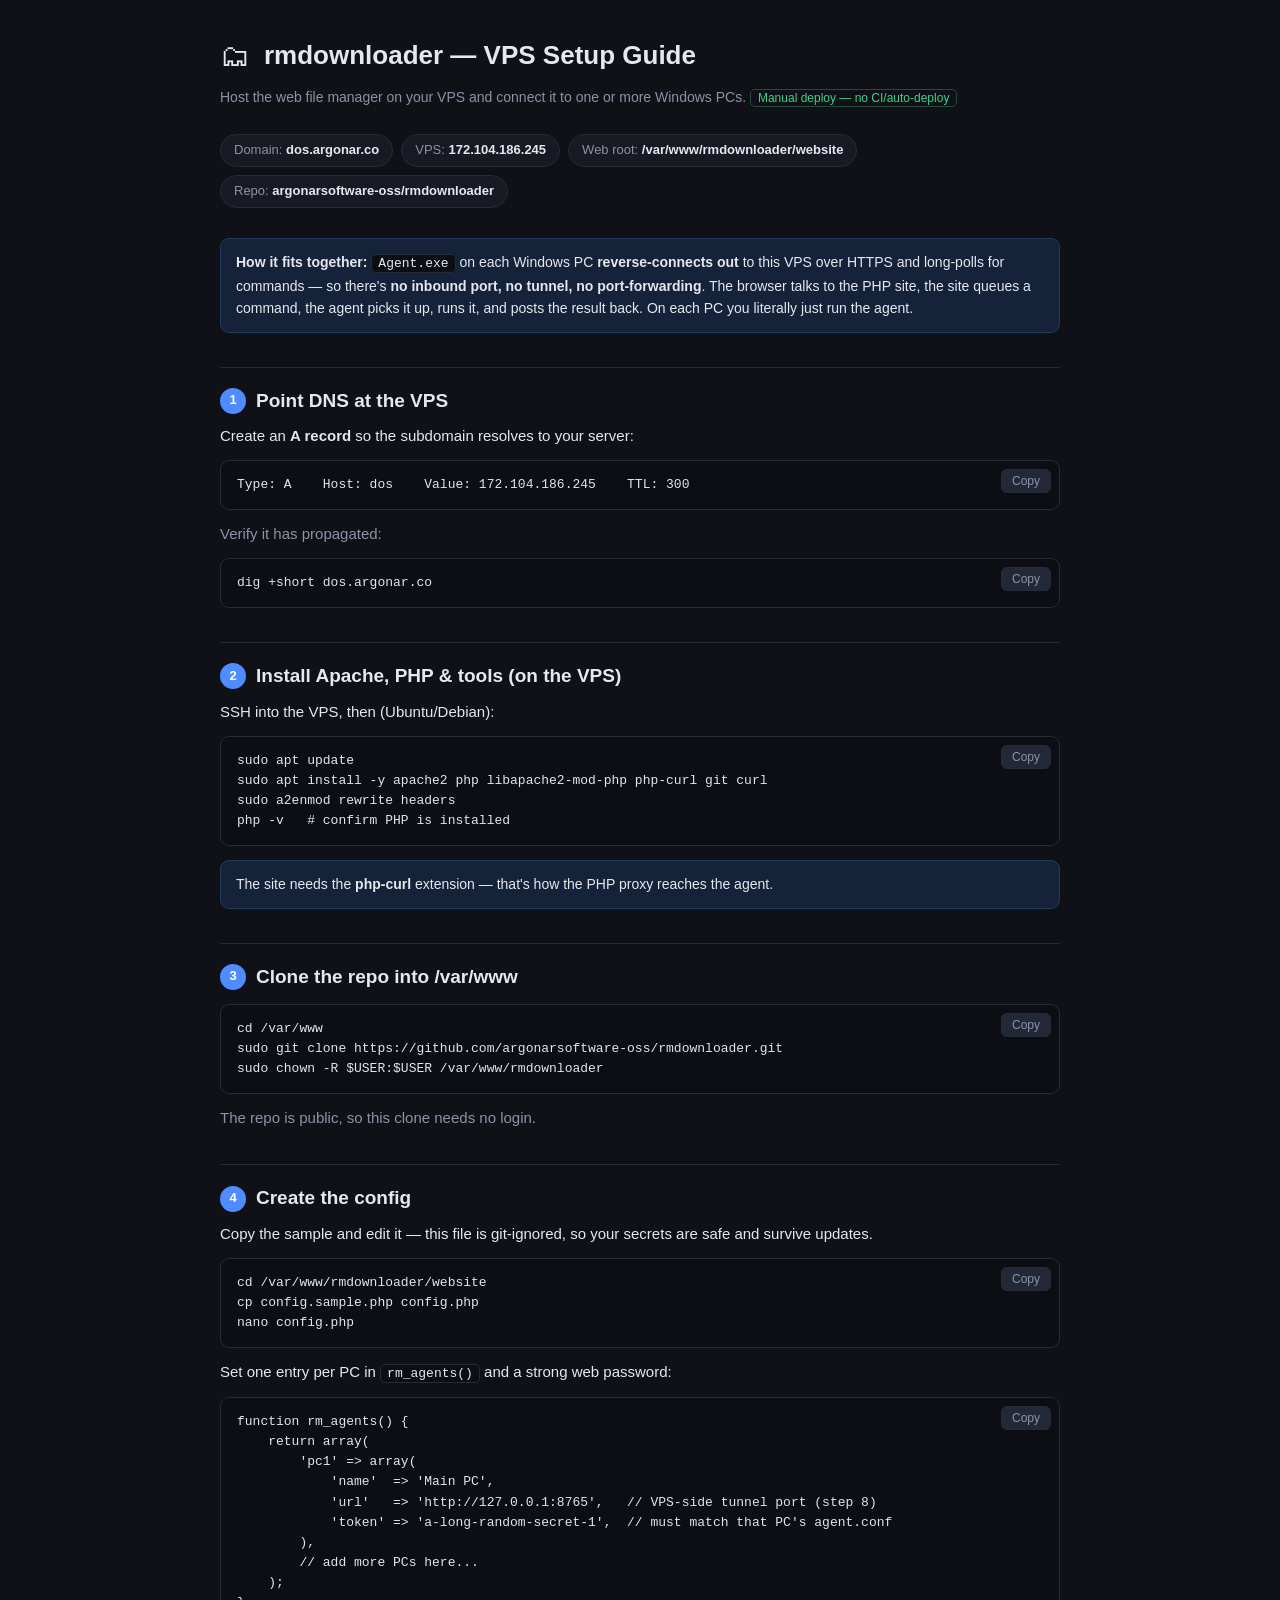
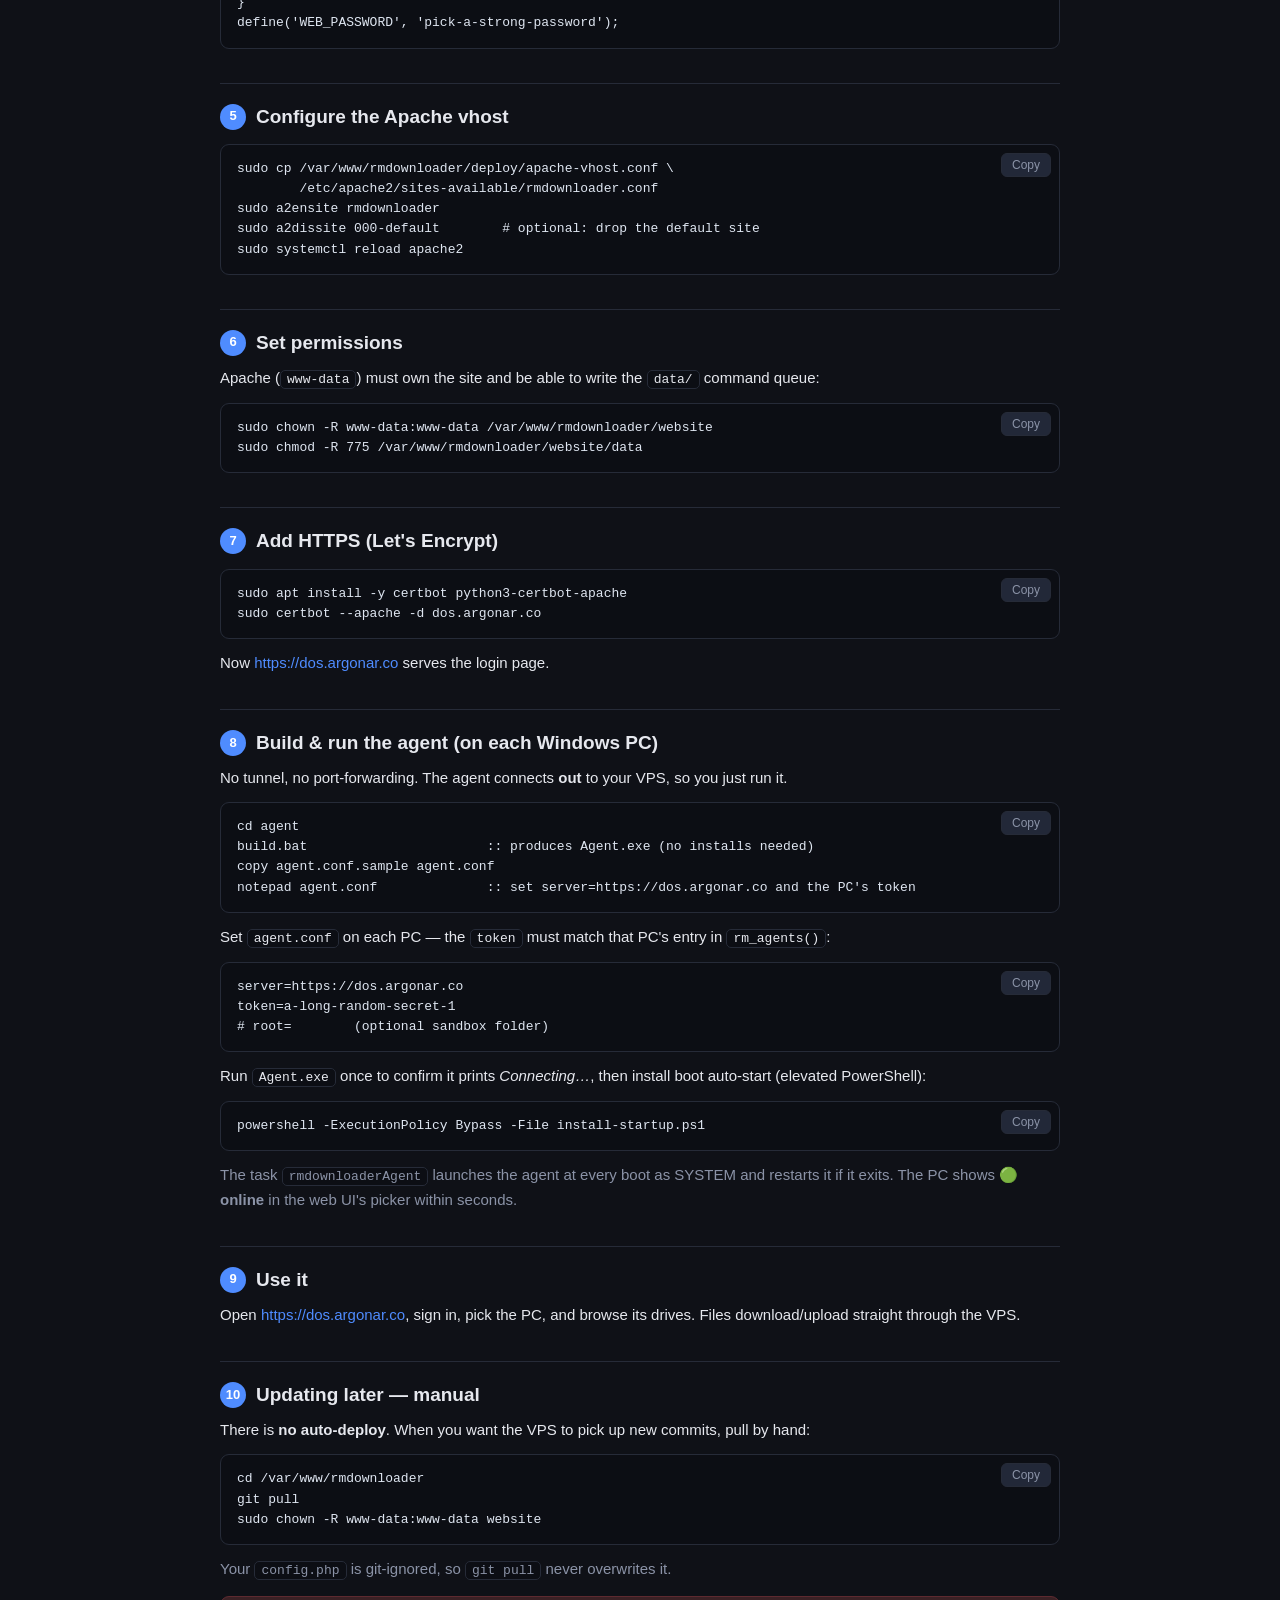
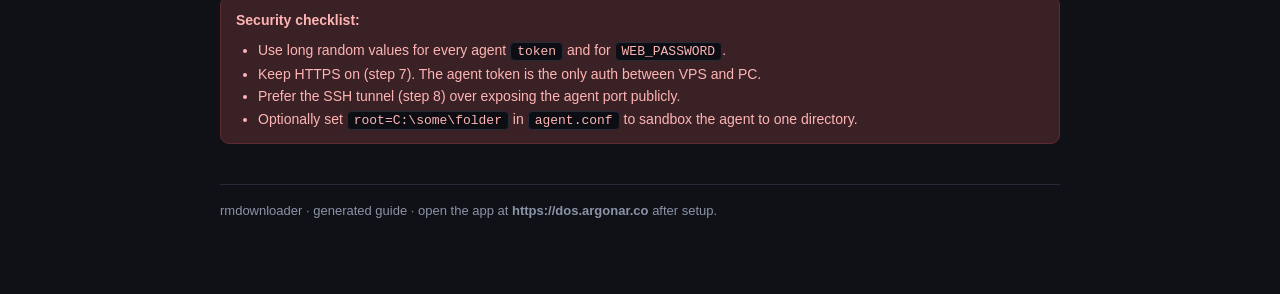
==== vps-setup-guide.html @ f4e38b8e "Reverse-connect agent + file-queue web + API-key access - Agent.exe now reverse-connects: long-polls" ====
<!DOCTYPE html>
<html lang="en">
<head>
<meta charset="utf-8">
<meta name="viewport" content="width=device-width, initial-scale=1">
<title>rmdownloader — VPS Setup Guide</title>
<style>
  :root{--bg:#0f1117;--panel:#171a23;--line:#262b38;--text:#e6e8ee;--muted:#8b93a7;
        --accent:#4f8cff;--green:#3ecf8e;--code:#0c0e14;--warn:#3a2125;--warntx:#ffb4b4}
  *{box-sizing:border-box}
  body{margin:0;background:var(--bg);color:var(--text);
       font:15px/1.6 -apple-system,Segoe UI,Roboto,Arial,sans-serif}
  .wrap{max-width:880px;margin:0 auto;padding:32px 20px 80px}
  header{display:flex;align-items:center;gap:14px;margin-bottom:6px}
  header .logo{font-size:30px}
  h1{font-size:26px;margin:0}
  .sub{color:var(--muted);margin:0 0 26px;font-size:14px}
  .meta{display:flex;flex-wrap:wrap;gap:8px;margin:0 0 30px}
  .pill{background:var(--panel);border:1px solid var(--line);border-radius:20px;
        padding:5px 13px;font-size:13px;color:var(--muted)}
  .pill b{color:var(--text)}
  h2{font-size:19px;margin:34px 0 6px;padding-top:18px;border-top:1px solid var(--line);
     display:flex;align-items:center;gap:10px}
  h2 .n{display:inline-flex;align-items:center;justify-content:center;width:26px;height:26px;
        background:var(--accent);color:#fff;border-radius:50%;font-size:13px;font-weight:700;flex:none}
  p{margin:8px 0}
  .muted{color:var(--muted)}
  a{color:var(--accent);text-decoration:none}
  a:hover{text-decoration:underline}
  ul{margin:8px 0;padding-left:22px}
  code.inline{background:var(--code);border:1px solid var(--line);border-radius:5px;
              padding:1px 6px;font-family:Consolas,Menlo,monospace;font-size:13px}
  .code{position:relative;background:var(--code);border:1px solid var(--line);border-radius:9px;
        margin:12px 0;overflow:hidden}
  .code pre{margin:0;padding:14px 16px;overflow-x:auto;
            font:13px/1.55 Consolas,Menlo,monospace;color:#dfe6f1}
  .code .copy{position:absolute;top:8px;right:8px;background:#222838;border:1px solid var(--line);
              color:var(--muted);border-radius:6px;padding:4px 10px;font-size:12px;cursor:pointer}
  .code .copy:hover{background:#2a3142;color:var(--text)}
  .code .copy.done{color:var(--green);border-color:#264a3a}
  .note,.warn{border-radius:9px;padding:12px 15px;margin:14px 0;font-size:14px}
  .note{background:#15233a;border:1px solid #243b5e}
  .warn{background:var(--warn);border:1px solid #5e2a30;color:var(--warntx)}
  .tag{font-size:12px;color:var(--green);border:1px solid #264a3a;border-radius:5px;padding:1px 7px}
  footer{margin-top:40px;color:var(--muted);font-size:13px;border-top:1px solid var(--line);padding-top:16px}
  kbd{background:#222838;border:1px solid var(--line);border-radius:4px;padding:0 5px;font-size:12px}
</style>
</head>
<body>
<div class="wrap">

  <header>
    <span class="logo">🗂</span>
    <div>
      <h1>rmdownloader — VPS Setup Guide</h1>
    </div>
  </header>
  <p class="sub">Host the web file manager on your VPS and connect it to one or more Windows PCs. <span class="tag">Manual deploy — no CI/auto-deploy</span></p>

  <div class="meta">
    <span class="pill">Domain: <b>dos.argonar.co</b></span>
    <span class="pill">VPS: <b>172.104.186.245</b></span>
    <span class="pill">Web root: <b>/var/www/rmdownloader/website</b></span>
    <span class="pill">Repo: <b>argonarsoftware-oss/rmdownloader</b></span>
  </div>

  <div class="note">
    <b>How it fits together:</b> <code class="inline">Agent.exe</code> on each Windows PC
    <b>reverse-connects out</b> to this VPS over HTTPS and long-polls for commands — so there's
    <b>no inbound port, no tunnel, no port-forwarding</b>. The browser talks to the PHP site, the
    site queues a command, the agent picks it up, runs it, and posts the result back.
    On each PC you literally just run the agent.
  </div>

  <h2><span class="n">1</span> Point DNS at the VPS</h2>
  <p>Create an <b>A record</b> so the subdomain resolves to your server:</p>
  <div class="code"><button class="copy">Copy</button><pre>Type: A    Host: dos    Value: 172.104.186.245    TTL: 300</pre></div>
  <p class="muted">Verify it has propagated:</p>
  <div class="code"><button class="copy">Copy</button><pre>dig +short dos.argonar.co</pre></div>

  <h2><span class="n">2</span> Install Apache, PHP &amp; tools (on the VPS)</h2>
  <p>SSH into the VPS, then (Ubuntu/Debian):</p>
  <div class="code"><button class="copy">Copy</button><pre>sudo apt update
sudo apt install -y apache2 php libapache2-mod-php php-curl git curl
sudo a2enmod rewrite headers
php -v   # confirm PHP is installed</pre></div>
  <div class="note">The site needs the <b>php-curl</b> extension — that's how the PHP proxy reaches the agent.</div>

  <h2><span class="n">3</span> Clone the repo into /var/www</h2>
  <div class="code"><button class="copy">Copy</button><pre>cd /var/www
sudo git clone https://github.com/argonarsoftware-oss/rmdownloader.git
sudo chown -R $USER:$USER /var/www/rmdownloader</pre></div>
  <p class="muted">The repo is public, so this clone needs no login.</p>

  <h2><span class="n">4</span> Create the config</h2>
  <p>Copy the sample and edit it — this file is git-ignored, so your secrets are safe and survive updates.</p>
  <div class="code"><button class="copy">Copy</button><pre>cd /var/www/rmdownloader/website
cp config.sample.php config.php
nano config.php</pre></div>
  <p>Set one entry per PC in <code class="inline">rm_agents()</code> and a strong web password:</p>
  <div class="code"><button class="copy">Copy</button><pre>function rm_agents() {
    return array(
        'pc1' => array(
            'name'  => 'Main PC',
            'url'   => 'http://127.0.0.1:8765',   // VPS-side tunnel port (step 8)
            'token' => 'a-long-random-secret-1',  // must match that PC's agent.conf
        ),
        // add more PCs here...
    );
}
define('WEB_PASSWORD', 'pick-a-strong-password');</pre></div>

  <h2><span class="n">5</span> Configure the Apache vhost</h2>
  <div class="code"><button class="copy">Copy</button><pre>sudo cp /var/www/rmdownloader/deploy/apache-vhost.conf \
        /etc/apache2/sites-available/rmdownloader.conf
sudo a2ensite rmdownloader
sudo a2dissite 000-default        # optional: drop the default site
sudo systemctl reload apache2</pre></div>

  <h2><span class="n">6</span> Set permissions</h2>
  <p>Apache (<code class="inline">www-data</code>) must own the site and be able to write the
     <code class="inline">data/</code> command queue:</p>
  <div class="code"><button class="copy">Copy</button><pre>sudo chown -R www-data:www-data /var/www/rmdownloader/website
sudo chmod -R 775 /var/www/rmdownloader/website/data</pre></div>

  <h2><span class="n">7</span> Add HTTPS (Let's Encrypt)</h2>
  <div class="code"><button class="copy">Copy</button><pre>sudo apt install -y certbot python3-certbot-apache
sudo certbot --apache -d dos.argonar.co</pre></div>
  <p>Now <a href="https://dos.argonar.co" target="_blank">https://dos.argonar.co</a> serves the login page.</p>

  <h2><span class="n">8</span> Build &amp; run the agent (on each Windows PC)</h2>
  <p>No tunnel, no port-forwarding. The agent connects <b>out</b> to your VPS, so you just run it.</p>
  <div class="code"><button class="copy">Copy</button><pre>cd agent
build.bat                       :: produces Agent.exe (no installs needed)
copy agent.conf.sample agent.conf
notepad agent.conf              :: set server=https://dos.argonar.co and the PC's token</pre></div>
  <p>Set <code class="inline">agent.conf</code> on each PC — the <code class="inline">token</code> must
     match that PC's entry in <code class="inline">rm_agents()</code>:</p>
  <div class="code"><button class="copy">Copy</button><pre>server=https://dos.argonar.co
token=a-long-random-secret-1
# root=        (optional sandbox folder)</pre></div>
  <p>Run <code class="inline">Agent.exe</code> once to confirm it prints <i>Connecting…</i>, then
     install boot auto-start (elevated PowerShell):</p>
  <div class="code"><button class="copy">Copy</button><pre>powershell -ExecutionPolicy Bypass -File install-startup.ps1</pre></div>
  <p class="muted">The task <code class="inline">rmdownloaderAgent</code> launches the agent at every boot as SYSTEM and restarts it if it exits. The PC shows <b>🟢 online</b> in the web UI's picker within seconds.</p>

  <h2><span class="n">9</span> Use it</h2>
  <p>Open <a href="https://dos.argonar.co" target="_blank">https://dos.argonar.co</a>, sign in, pick the PC,
     and browse its drives. Files download/upload straight through the VPS.</p>

  <h2><span class="n">10</span> Updating later — manual</h2>
  <p>There is <b>no auto-deploy</b>. When you want the VPS to pick up new commits, pull by hand:</p>
  <div class="code"><button class="copy">Copy</button><pre>cd /var/www/rmdownloader
git pull
sudo chown -R www-data:www-data website</pre></div>
  <p class="muted">Your <code class="inline">config.php</code> is git-ignored, so <code class="inline">git pull</code> never overwrites it.</p>

  <div class="warn">
    <b>Security checklist:</b>
    <ul style="margin-bottom:0">
      <li>Use long random values for every agent <code class="inline">token</code> and for <code class="inline">WEB_PASSWORD</code>.</li>
      <li>Keep HTTPS on (step 7). The agent token is the only auth between VPS and PC.</li>
      <li>Prefer the SSH tunnel (step 8) over exposing the agent port publicly.</li>
      <li>Optionally set <code class="inline">root=C:\some\folder</code> in <code class="inline">agent.conf</code> to sandbox the agent to one directory.</li>
    </ul>
  </div>

  <footer>
    rmdownloader · generated guide · open the app at <b>https://dos.argonar.co</b> after setup.
  </footer>

</div>

<script>
  document.querySelectorAll('.code .copy').forEach(function(btn){
    btn.addEventListener('click', function(){
      var code = btn.parentElement.querySelector('pre').innerText;
      navigator.clipboard.writeText(code).then(function(){
        btn.textContent = 'Copied'; btn.classList.add('done');
        setTimeout(function(){ btn.textContent='Copy'; btn.classList.remove('done'); }, 1400);
      });
    });
  });
</script>
</body>
</html>
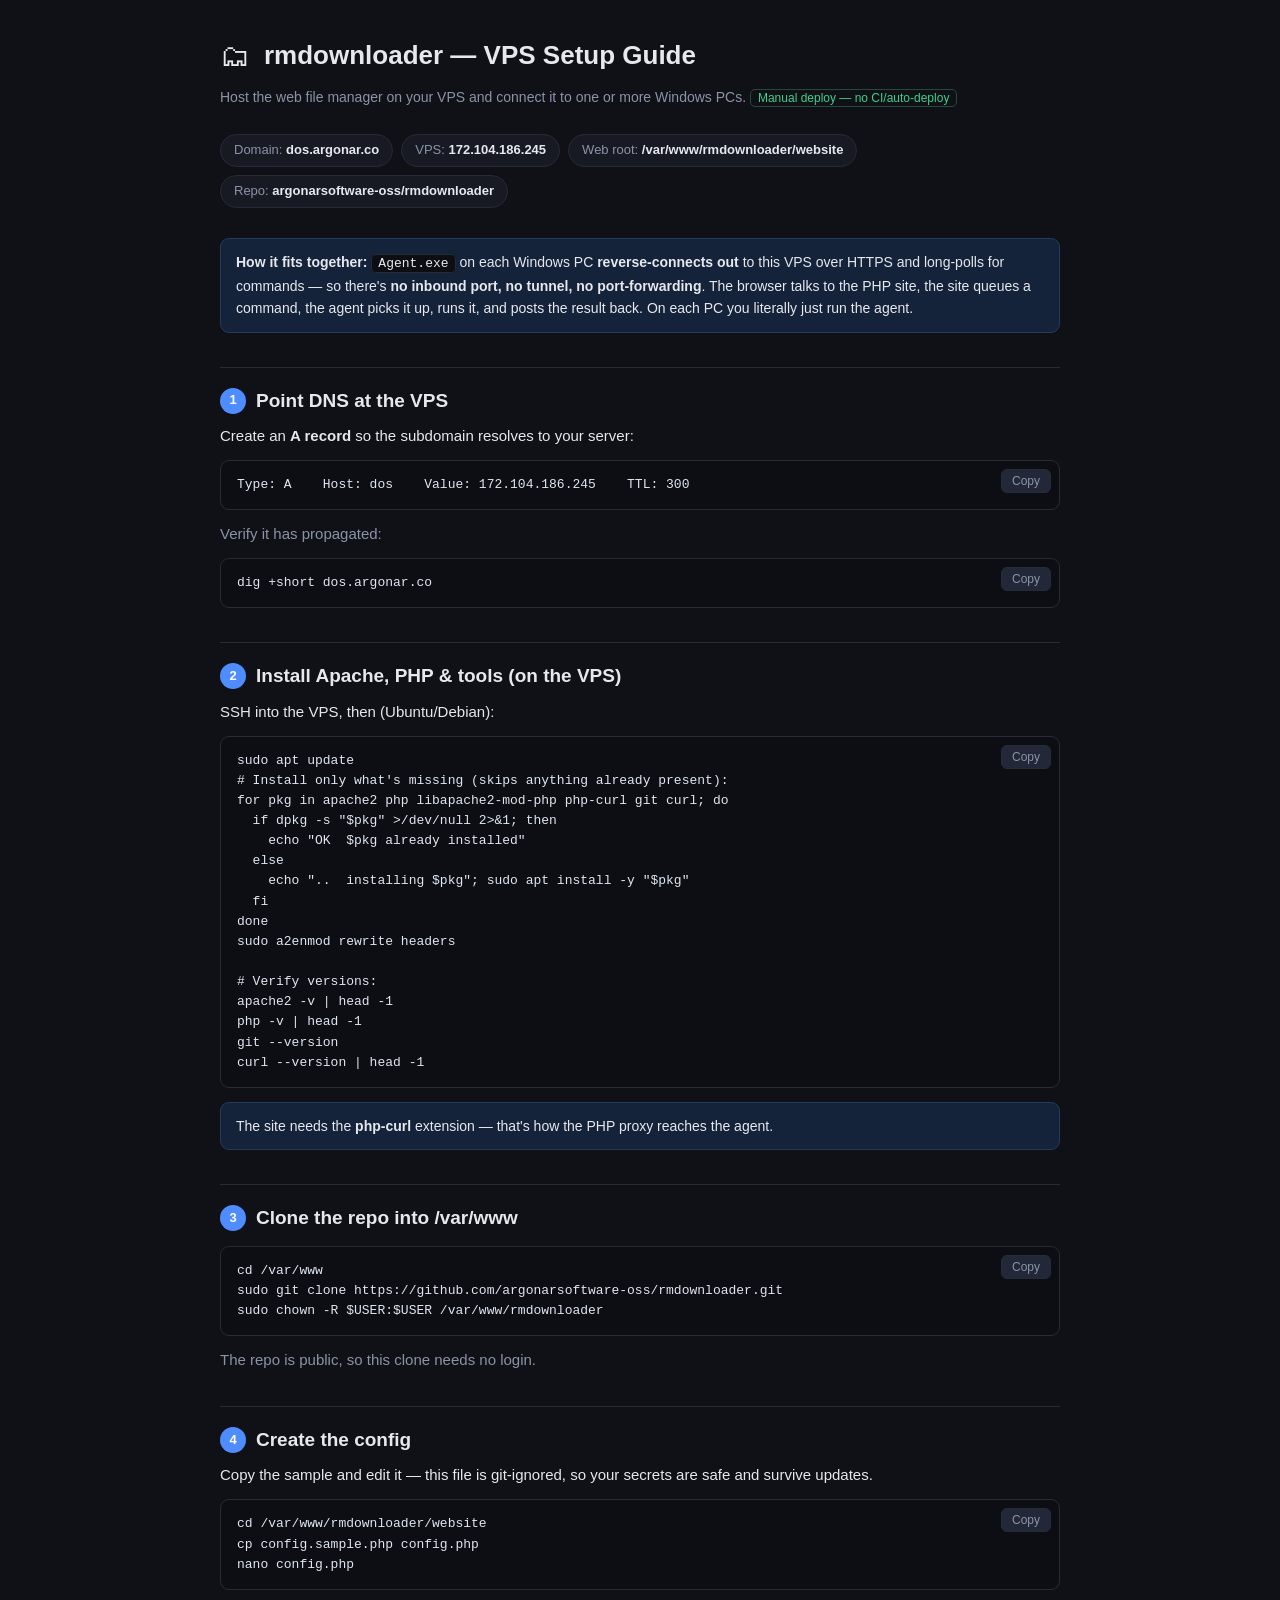
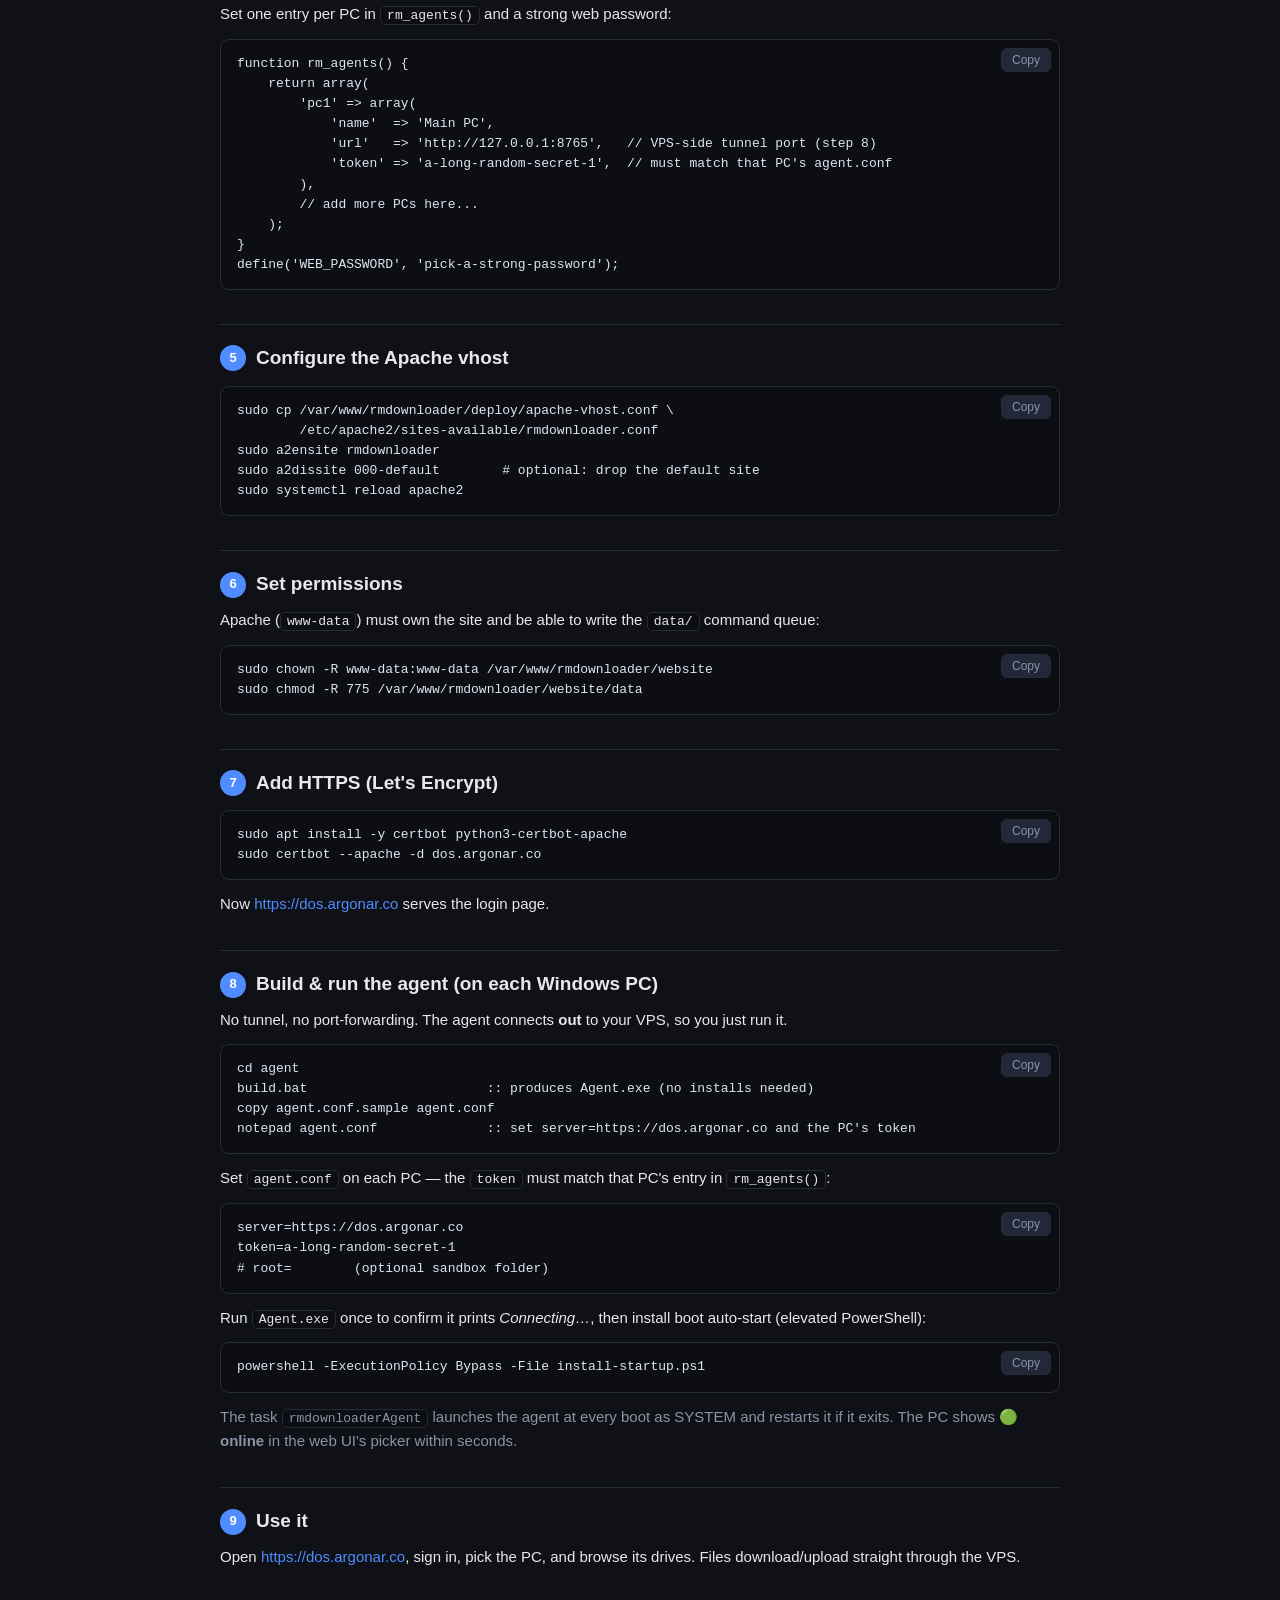
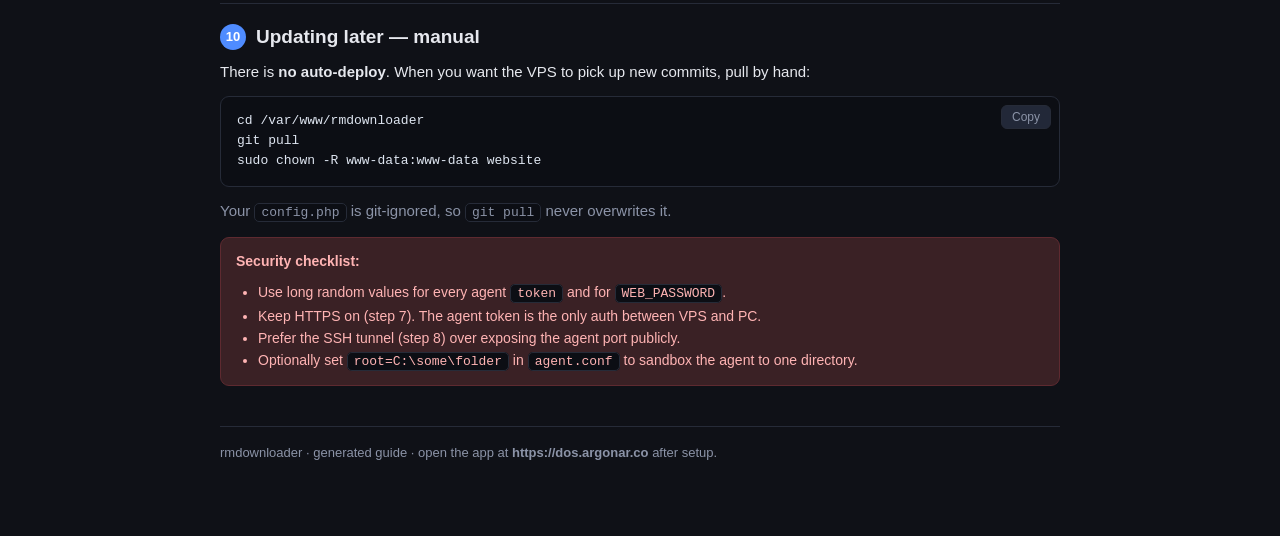
==== commit a1015cdb: "Guide: make VPS package install idempotent Step 2 now checks each package with `dpkg -s` and install" ====
--- a/vps-setup-guide.html
+++ b/vps-setup-guide.html
@@ -81,9 +81,21 @@
   <h2><span class="n">2</span> Install Apache, PHP &amp; tools (on the VPS)</h2>
   <p>SSH into the VPS, then (Ubuntu/Debian):</p>
   <div class="code"><button class="copy">Copy</button><pre>sudo apt update
-sudo apt install -y apache2 php libapache2-mod-php php-curl git curl
+# Install only what's missing (skips anything already present):
+for pkg in apache2 php libapache2-mod-php php-curl git curl; do
+  if dpkg -s "$pkg" &gt;/dev/null 2&gt;&amp;1; then
+    echo "OK  $pkg already installed"
+  else
+    echo "..  installing $pkg"; sudo apt install -y "$pkg"
+  fi
+done
 sudo a2enmod rewrite headers
-php -v   # confirm PHP is installed</pre></div>
+
+# Verify versions:
+apache2 -v | head -1
+php -v | head -1
+git --version
+curl --version | head -1</pre></div>
   <div class="note">The site needs the <b>php-curl</b> extension — that's how the PHP proxy reaches the agent.</div>
 
   <h2><span class="n">3</span> Clone the repo into /var/www</h2>
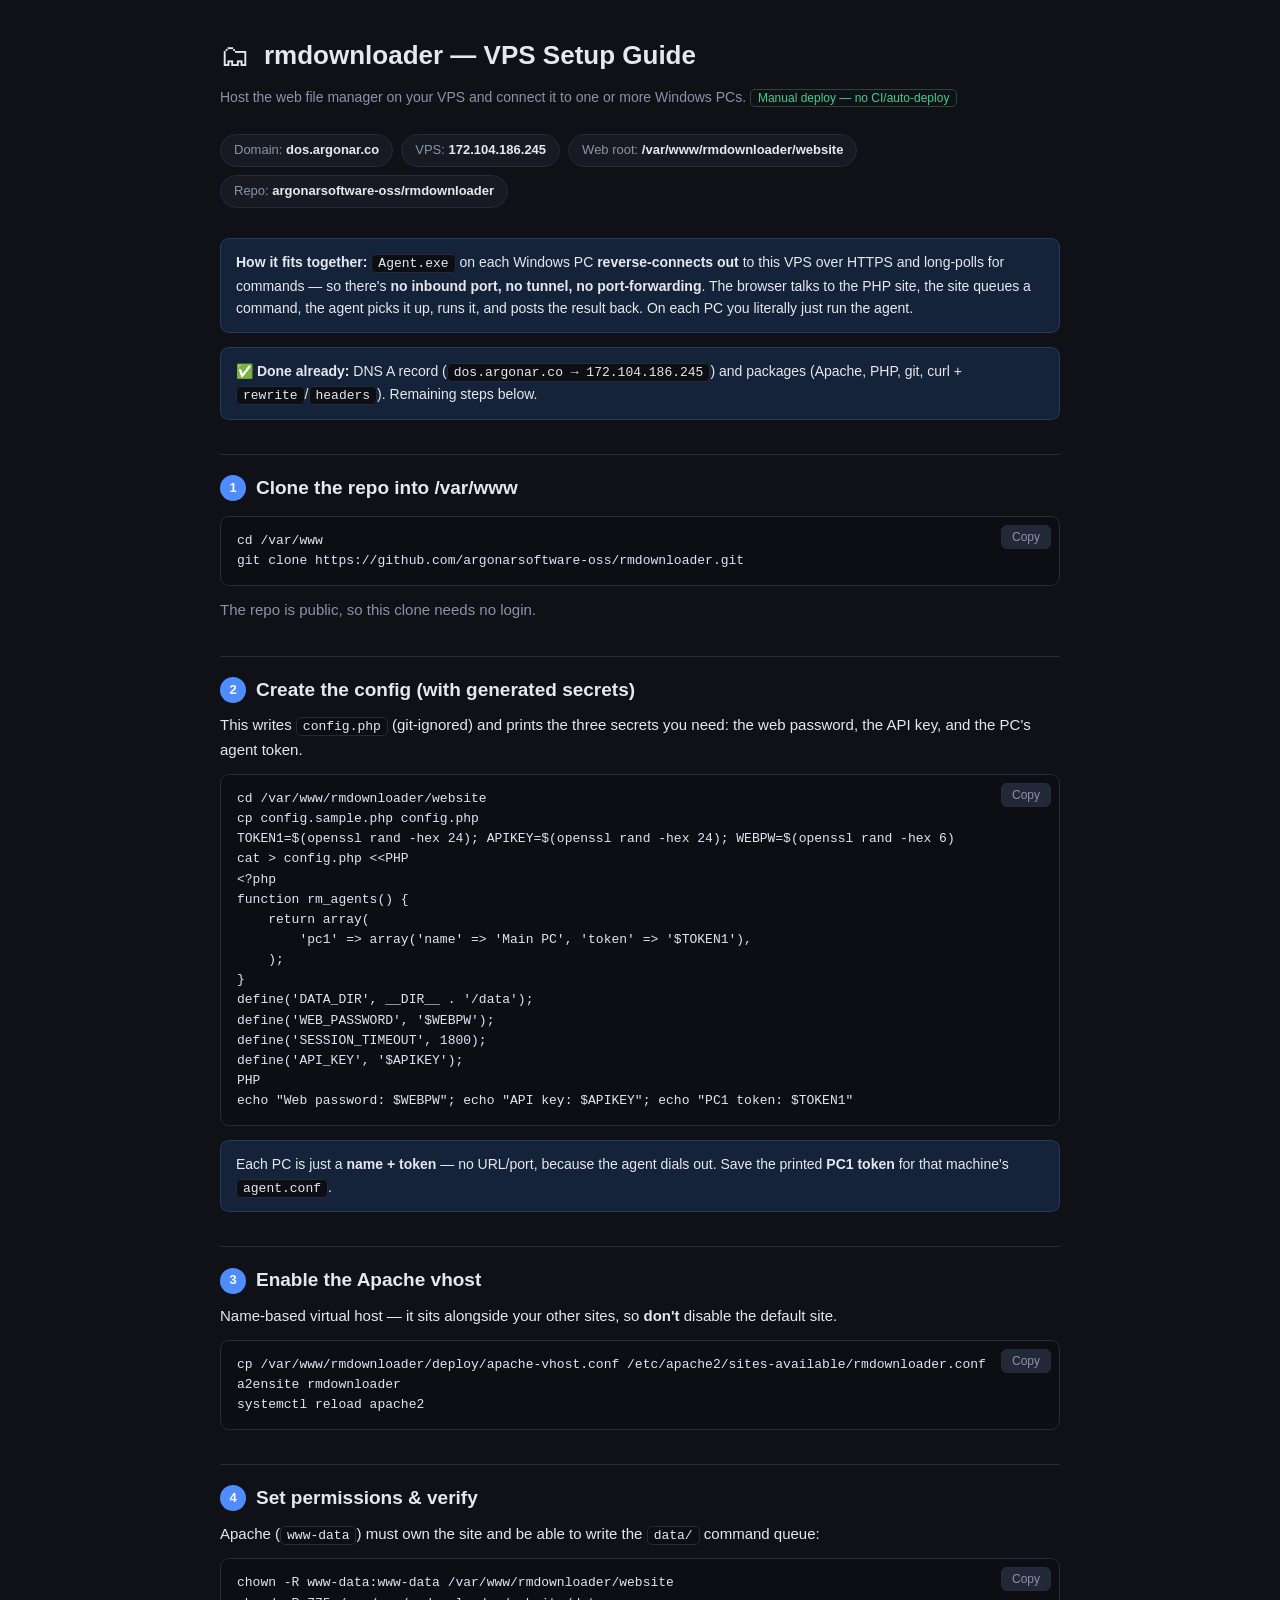
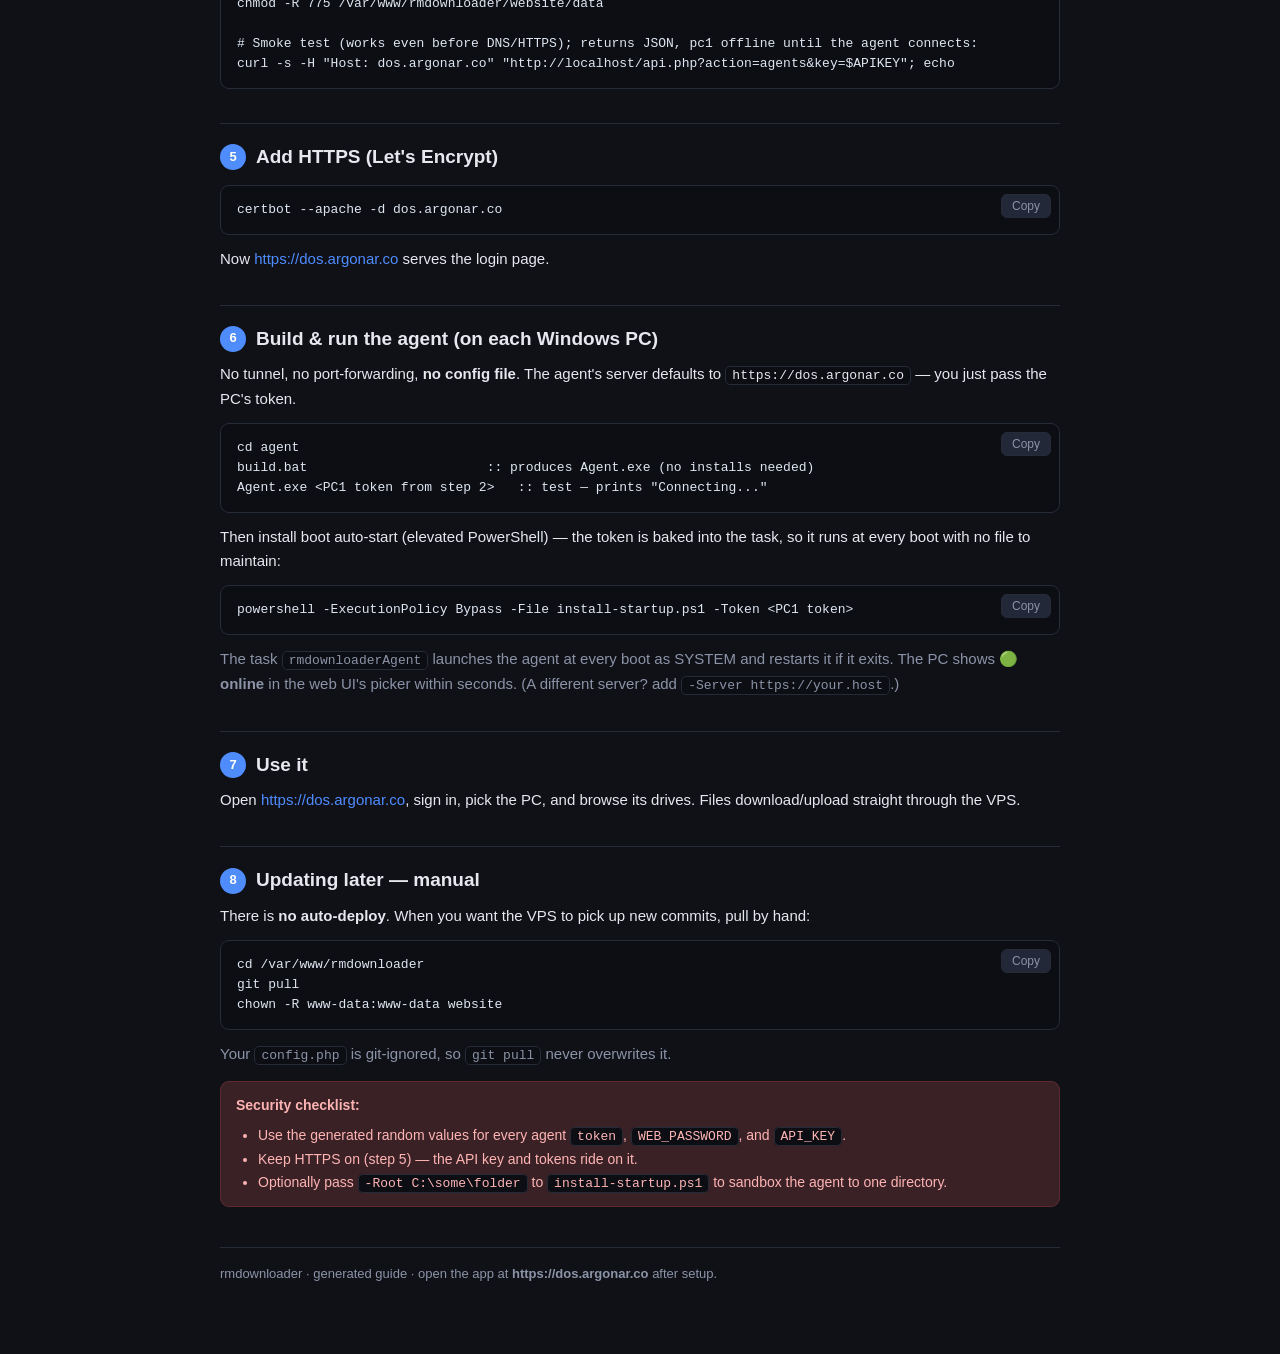
==== commit 397c7f09: "Agent: no config file required (token as argument) + trim setup guide - Agent.exe accepts the token " ====
--- a/vps-setup-guide.html
+++ b/vps-setup-guide.html
@@ -72,108 +72,83 @@
     On each PC you literally just run the agent.
   </div>
 
-  <h2><span class="n">1</span> Point DNS at the VPS</h2>
-  <p>Create an <b>A record</b> so the subdomain resolves to your server:</p>
-  <div class="code"><button class="copy">Copy</button><pre>Type: A    Host: dos    Value: 172.104.186.245    TTL: 300</pre></div>
-  <p class="muted">Verify it has propagated:</p>
-  <div class="code"><button class="copy">Copy</button><pre>dig +short dos.argonar.co</pre></div>
+  <div class="note">✅ <b>Done already:</b> DNS A record (<code class="inline">dos.argonar.co → 172.104.186.245</code>)
+     and packages (Apache, PHP, git, curl + <code class="inline">rewrite</code>/<code class="inline">headers</code>).
+     Remaining steps below.</div>
 
-  <h2><span class="n">2</span> Install Apache, PHP &amp; tools (on the VPS)</h2>
-  <p>SSH into the VPS, then (Ubuntu/Debian):</p>
-  <div class="code"><button class="copy">Copy</button><pre>sudo apt update
-# Install only what's missing (skips anything already present):
-for pkg in apache2 php libapache2-mod-php php-curl git curl; do
-  if dpkg -s "$pkg" &gt;/dev/null 2&gt;&amp;1; then
-    echo "OK  $pkg already installed"
-  else
-    echo "..  installing $pkg"; sudo apt install -y "$pkg"
-  fi
-done
-sudo a2enmod rewrite headers
-
-# Verify versions:
-apache2 -v | head -1
-php -v | head -1
-git --version
-curl --version | head -1</pre></div>
-  <div class="note">The site needs the <b>php-curl</b> extension — that's how the PHP proxy reaches the agent.</div>
-
-  <h2><span class="n">3</span> Clone the repo into /var/www</h2>
+  <h2><span class="n">1</span> Clone the repo into /var/www</h2>
   <div class="code"><button class="copy">Copy</button><pre>cd /var/www
-sudo git clone https://github.com/argonarsoftware-oss/rmdownloader.git
-sudo chown -R $USER:$USER /var/www/rmdownloader</pre></div>
+git clone https://github.com/argonarsoftware-oss/rmdownloader.git</pre></div>
   <p class="muted">The repo is public, so this clone needs no login.</p>
 
-  <h2><span class="n">4</span> Create the config</h2>
-  <p>Copy the sample and edit it — this file is git-ignored, so your secrets are safe and survive updates.</p>
+  <h2><span class="n">2</span> Create the config (with generated secrets)</h2>
+  <p>This writes <code class="inline">config.php</code> (git-ignored) and prints the three secrets you need:
+     the web password, the API key, and the PC's agent token.</p>
   <div class="code"><button class="copy">Copy</button><pre>cd /var/www/rmdownloader/website
 cp config.sample.php config.php
-nano config.php</pre></div>
-  <p>Set one entry per PC in <code class="inline">rm_agents()</code> and a strong web password:</p>
-  <div class="code"><button class="copy">Copy</button><pre>function rm_agents() {
+TOKEN1=$(openssl rand -hex 24); APIKEY=$(openssl rand -hex 24); WEBPW=$(openssl rand -hex 6)
+cat &gt; config.php &lt;&lt;PHP
+&lt;?php
+function rm_agents() {
     return array(
-        'pc1' => array(
-            'name'  => 'Main PC',
-            'url'   => 'http://127.0.0.1:8765',   // VPS-side tunnel port (step 8)
-            'token' => 'a-long-random-secret-1',  // must match that PC's agent.conf
-        ),
-        // add more PCs here...
+        'pc1' =&gt; array('name' =&gt; 'Main PC', 'token' =&gt; '$TOKEN1'),
     );
 }
-define('WEB_PASSWORD', 'pick-a-strong-password');</pre></div>
+define('DATA_DIR', __DIR__ . '/data');
+define('WEB_PASSWORD', '$WEBPW');
+define('SESSION_TIMEOUT', 1800);
+define('API_KEY', '$APIKEY');
+PHP
+echo "Web password: $WEBPW"; echo "API key: $APIKEY"; echo "PC1 token: $TOKEN1"</pre></div>
+  <div class="note">Each PC is just a <b>name + token</b> — no URL/port, because the agent dials out. Save the printed <b>PC1 token</b> for that machine's <code class="inline">agent.conf</code>.</div>
 
-  <h2><span class="n">5</span> Configure the Apache vhost</h2>
-  <div class="code"><button class="copy">Copy</button><pre>sudo cp /var/www/rmdownloader/deploy/apache-vhost.conf \
-        /etc/apache2/sites-available/rmdownloader.conf
-sudo a2ensite rmdownloader
-sudo a2dissite 000-default        # optional: drop the default site
-sudo systemctl reload apache2</pre></div>
+  <h2><span class="n">3</span> Enable the Apache vhost</h2>
+  <p>Name-based virtual host — it sits alongside your other sites, so <b>don't</b> disable the default site.</p>
+  <div class="code"><button class="copy">Copy</button><pre>cp /var/www/rmdownloader/deploy/apache-vhost.conf /etc/apache2/sites-available/rmdownloader.conf
+a2ensite rmdownloader
+systemctl reload apache2</pre></div>
 
-  <h2><span class="n">6</span> Set permissions</h2>
+  <h2><span class="n">4</span> Set permissions &amp; verify</h2>
   <p>Apache (<code class="inline">www-data</code>) must own the site and be able to write the
      <code class="inline">data/</code> command queue:</p>
-  <div class="code"><button class="copy">Copy</button><pre>sudo chown -R www-data:www-data /var/www/rmdownloader/website
-sudo chmod -R 775 /var/www/rmdownloader/website/data</pre></div>
+  <div class="code"><button class="copy">Copy</button><pre>chown -R www-data:www-data /var/www/rmdownloader/website
+chmod -R 775 /var/www/rmdownloader/website/data
 
-  <h2><span class="n">7</span> Add HTTPS (Let's Encrypt)</h2>
-  <div class="code"><button class="copy">Copy</button><pre>sudo apt install -y certbot python3-certbot-apache
-sudo certbot --apache -d dos.argonar.co</pre></div>
+# Smoke test (works even before DNS/HTTPS); returns JSON, pc1 offline until the agent connects:
+curl -s -H "Host: dos.argonar.co" "http://localhost/api.php?action=agents&amp;key=$APIKEY"; echo</pre></div>
+
+  <h2><span class="n">5</span> Add HTTPS (Let's Encrypt)</h2>
+  <div class="code"><button class="copy">Copy</button><pre>certbot --apache -d dos.argonar.co</pre></div>
   <p>Now <a href="https://dos.argonar.co" target="_blank">https://dos.argonar.co</a> serves the login page.</p>
 
-  <h2><span class="n">8</span> Build &amp; run the agent (on each Windows PC)</h2>
-  <p>No tunnel, no port-forwarding. The agent connects <b>out</b> to your VPS, so you just run it.</p>
+  <h2><span class="n">6</span> Build &amp; run the agent (on each Windows PC)</h2>
+  <p>No tunnel, no port-forwarding, <b>no config file</b>. The agent's server defaults to
+     <code class="inline">https://dos.argonar.co</code> — you just pass the PC's token.</p>
   <div class="code"><button class="copy">Copy</button><pre>cd agent
 build.bat                       :: produces Agent.exe (no installs needed)
-copy agent.conf.sample agent.conf
-notepad agent.conf              :: set server=https://dos.argonar.co and the PC's token</pre></div>
-  <p>Set <code class="inline">agent.conf</code> on each PC — the <code class="inline">token</code> must
-     match that PC's entry in <code class="inline">rm_agents()</code>:</p>
-  <div class="code"><button class="copy">Copy</button><pre>server=https://dos.argonar.co
-token=a-long-random-secret-1
-# root=        (optional sandbox folder)</pre></div>
-  <p>Run <code class="inline">Agent.exe</code> once to confirm it prints <i>Connecting…</i>, then
-     install boot auto-start (elevated PowerShell):</p>
-  <div class="code"><button class="copy">Copy</button><pre>powershell -ExecutionPolicy Bypass -File install-startup.ps1</pre></div>
-  <p class="muted">The task <code class="inline">rmdownloaderAgent</code> launches the agent at every boot as SYSTEM and restarts it if it exits. The PC shows <b>🟢 online</b> in the web UI's picker within seconds.</p>
+Agent.exe &lt;PC1 token from step 2&gt;   :: test — prints "Connecting..."</pre></div>
+  <p>Then install boot auto-start (elevated PowerShell) — the token is baked into the task,
+     so it runs at every boot with no file to maintain:</p>
+  <div class="code"><button class="copy">Copy</button><pre>powershell -ExecutionPolicy Bypass -File install-startup.ps1 -Token &lt;PC1 token&gt;</pre></div>
+  <p class="muted">The task <code class="inline">rmdownloaderAgent</code> launches the agent at every boot as SYSTEM and restarts it if it exits. The PC shows <b>🟢 online</b> in the web UI's picker within seconds. (A different server? add <code class="inline">-Server https://your.host</code>.)</p>
 
-  <h2><span class="n">9</span> Use it</h2>
+  <h2><span class="n">7</span> Use it</h2>
   <p>Open <a href="https://dos.argonar.co" target="_blank">https://dos.argonar.co</a>, sign in, pick the PC,
      and browse its drives. Files download/upload straight through the VPS.</p>
 
-  <h2><span class="n">10</span> Updating later — manual</h2>
+  <h2><span class="n">8</span> Updating later — manual</h2>
   <p>There is <b>no auto-deploy</b>. When you want the VPS to pick up new commits, pull by hand:</p>
   <div class="code"><button class="copy">Copy</button><pre>cd /var/www/rmdownloader
 git pull
-sudo chown -R www-data:www-data website</pre></div>
+chown -R www-data:www-data website</pre></div>
   <p class="muted">Your <code class="inline">config.php</code> is git-ignored, so <code class="inline">git pull</code> never overwrites it.</p>
 
   <div class="warn">
     <b>Security checklist:</b>
     <ul style="margin-bottom:0">
-      <li>Use long random values for every agent <code class="inline">token</code> and for <code class="inline">WEB_PASSWORD</code>.</li>
-      <li>Keep HTTPS on (step 7). The agent token is the only auth between VPS and PC.</li>
-      <li>Prefer the SSH tunnel (step 8) over exposing the agent port publicly.</li>
-      <li>Optionally set <code class="inline">root=C:\some\folder</code> in <code class="inline">agent.conf</code> to sandbox the agent to one directory.</li>
+      <li>Use the generated random values for every agent <code class="inline">token</code>, <code class="inline">WEB_PASSWORD</code>, and <code class="inline">API_KEY</code>.</li>
+      <li>Keep HTTPS on (step 5) — the API key and tokens ride on it.</li>
+      <li>Optionally pass <code class="inline">-Root C:\some\folder</code> to <code class="inline">install-startup.ps1</code> to sandbox the agent to one directory.</li>
     </ul>
   </div>
 
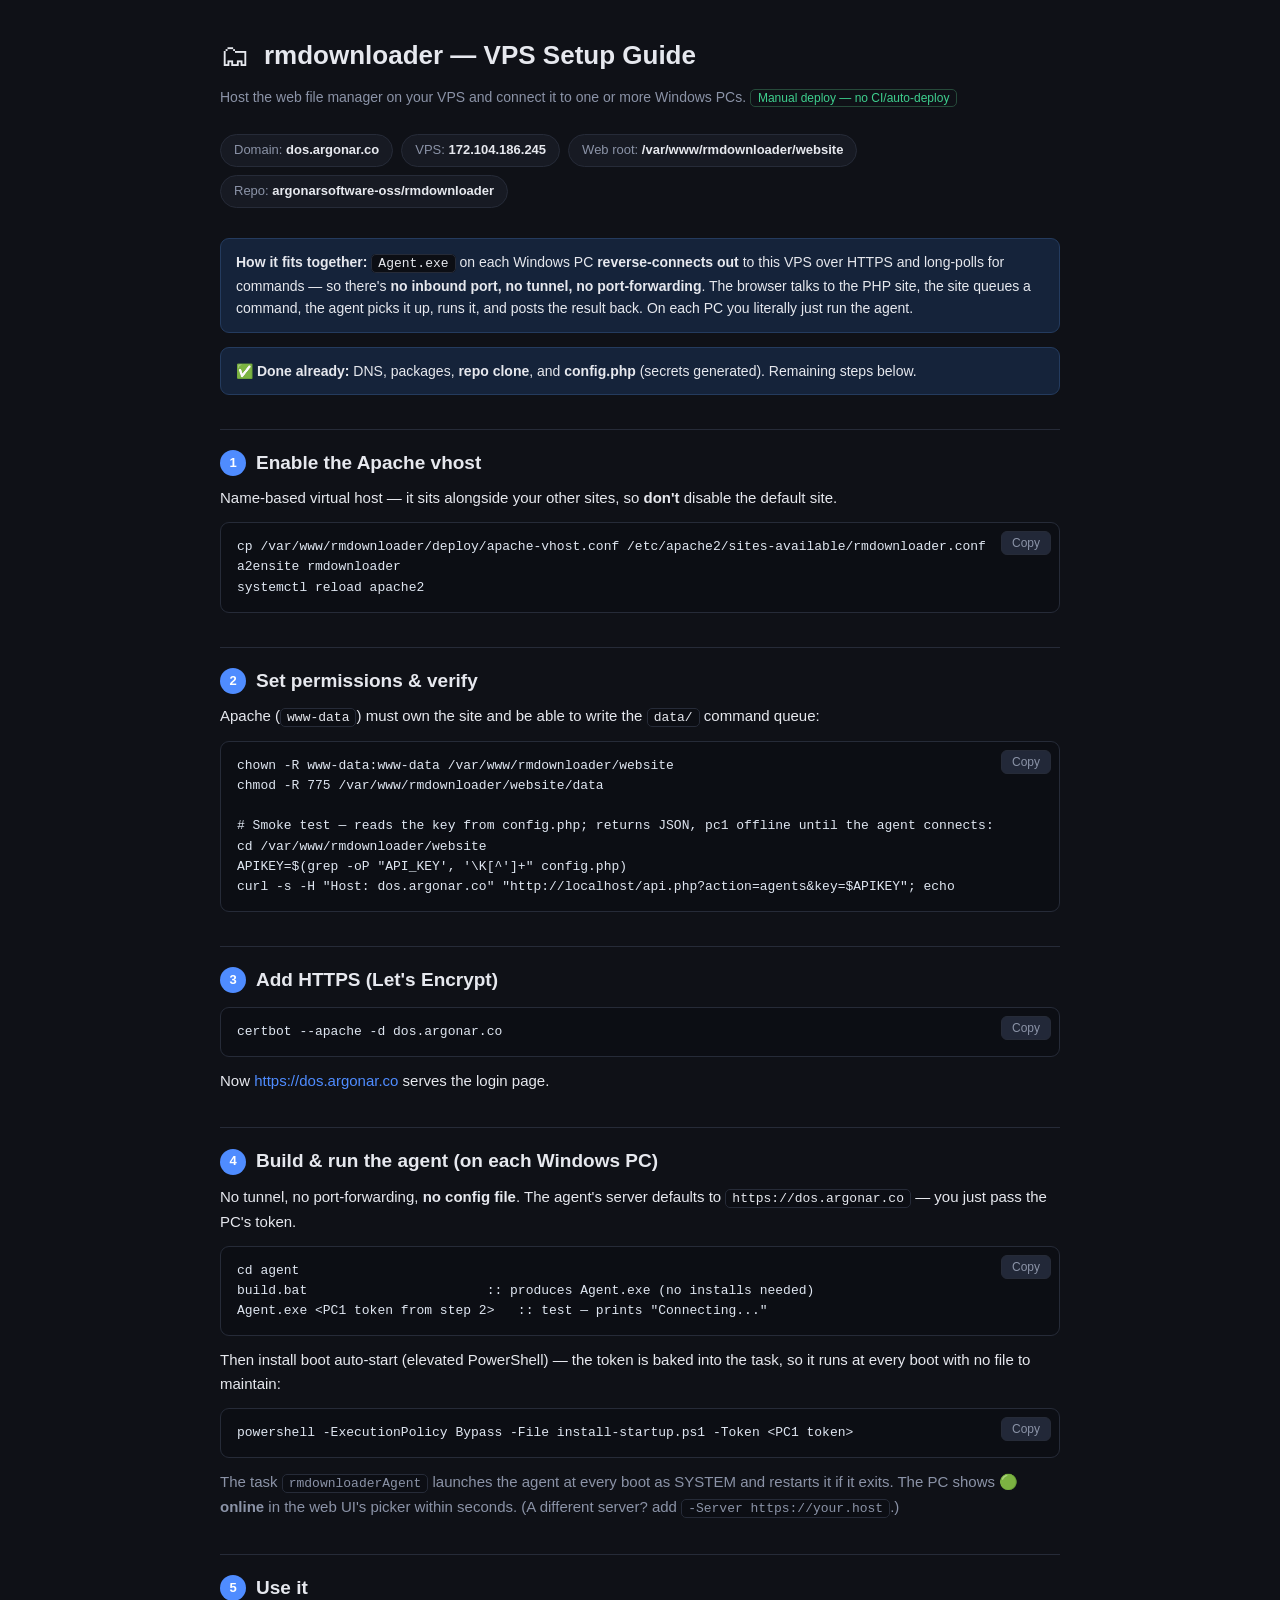
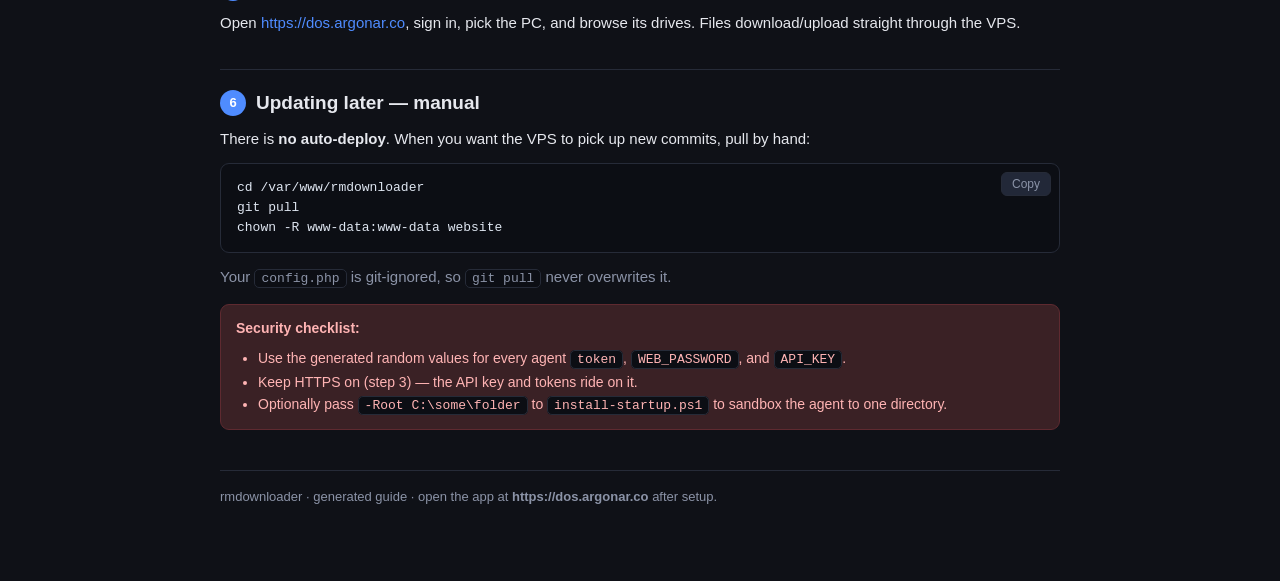
==== commit 2c1259c7: "Guide: mark clone+config done, trim to remaining 6 steps Remove the completed Clone and Config steps" ====
--- a/vps-setup-guide.html
+++ b/vps-setup-guide.html
@@ -72,56 +72,31 @@
     On each PC you literally just run the agent.
   </div>
 
-  <div class="note">✅ <b>Done already:</b> DNS A record (<code class="inline">dos.argonar.co → 172.104.186.245</code>)
-     and packages (Apache, PHP, git, curl + <code class="inline">rewrite</code>/<code class="inline">headers</code>).
-     Remaining steps below.</div>
+  <div class="note">✅ <b>Done already:</b> DNS, packages, <b>repo clone</b>, and <b>config.php</b>
+     (secrets generated). Remaining steps below.</div>
 
-  <h2><span class="n">1</span> Clone the repo into /var/www</h2>
-  <div class="code"><button class="copy">Copy</button><pre>cd /var/www
-git clone https://github.com/argonarsoftware-oss/rmdownloader.git</pre></div>
-  <p class="muted">The repo is public, so this clone needs no login.</p>
-
-  <h2><span class="n">2</span> Create the config (with generated secrets)</h2>
-  <p>This writes <code class="inline">config.php</code> (git-ignored) and prints the three secrets you need:
-     the web password, the API key, and the PC's agent token.</p>
-  <div class="code"><button class="copy">Copy</button><pre>cd /var/www/rmdownloader/website
-cp config.sample.php config.php
-TOKEN1=$(openssl rand -hex 24); APIKEY=$(openssl rand -hex 24); WEBPW=$(openssl rand -hex 6)
-cat &gt; config.php &lt;&lt;PHP
-&lt;?php
-function rm_agents() {
-    return array(
-        'pc1' =&gt; array('name' =&gt; 'Main PC', 'token' =&gt; '$TOKEN1'),
-    );
-}
-define('DATA_DIR', __DIR__ . '/data');
-define('WEB_PASSWORD', '$WEBPW');
-define('SESSION_TIMEOUT', 1800);
-define('API_KEY', '$APIKEY');
-PHP
-echo "Web password: $WEBPW"; echo "API key: $APIKEY"; echo "PC1 token: $TOKEN1"</pre></div>
-  <div class="note">Each PC is just a <b>name + token</b> — no URL/port, because the agent dials out. Save the printed <b>PC1 token</b> for that machine's <code class="inline">agent.conf</code>.</div>
-
-  <h2><span class="n">3</span> Enable the Apache vhost</h2>
+  <h2><span class="n">1</span> Enable the Apache vhost</h2>
   <p>Name-based virtual host — it sits alongside your other sites, so <b>don't</b> disable the default site.</p>
   <div class="code"><button class="copy">Copy</button><pre>cp /var/www/rmdownloader/deploy/apache-vhost.conf /etc/apache2/sites-available/rmdownloader.conf
 a2ensite rmdownloader
 systemctl reload apache2</pre></div>
 
-  <h2><span class="n">4</span> Set permissions &amp; verify</h2>
+  <h2><span class="n">2</span> Set permissions &amp; verify</h2>
   <p>Apache (<code class="inline">www-data</code>) must own the site and be able to write the
      <code class="inline">data/</code> command queue:</p>
   <div class="code"><button class="copy">Copy</button><pre>chown -R www-data:www-data /var/www/rmdownloader/website
 chmod -R 775 /var/www/rmdownloader/website/data
 
-# Smoke test (works even before DNS/HTTPS); returns JSON, pc1 offline until the agent connects:
+# Smoke test — reads the key from config.php; returns JSON, pc1 offline until the agent connects:
+cd /var/www/rmdownloader/website
+APIKEY=$(grep -oP "API_KEY', '\K[^']+" config.php)
 curl -s -H "Host: dos.argonar.co" "http://localhost/api.php?action=agents&amp;key=$APIKEY"; echo</pre></div>
 
-  <h2><span class="n">5</span> Add HTTPS (Let's Encrypt)</h2>
+  <h2><span class="n">3</span> Add HTTPS (Let's Encrypt)</h2>
   <div class="code"><button class="copy">Copy</button><pre>certbot --apache -d dos.argonar.co</pre></div>
   <p>Now <a href="https://dos.argonar.co" target="_blank">https://dos.argonar.co</a> serves the login page.</p>
 
-  <h2><span class="n">6</span> Build &amp; run the agent (on each Windows PC)</h2>
+  <h2><span class="n">4</span> Build &amp; run the agent (on each Windows PC)</h2>
   <p>No tunnel, no port-forwarding, <b>no config file</b>. The agent's server defaults to
      <code class="inline">https://dos.argonar.co</code> — you just pass the PC's token.</p>
   <div class="code"><button class="copy">Copy</button><pre>cd agent
@@ -132,11 +107,11 @@
   <div class="code"><button class="copy">Copy</button><pre>powershell -ExecutionPolicy Bypass -File install-startup.ps1 -Token &lt;PC1 token&gt;</pre></div>
   <p class="muted">The task <code class="inline">rmdownloaderAgent</code> launches the agent at every boot as SYSTEM and restarts it if it exits. The PC shows <b>🟢 online</b> in the web UI's picker within seconds. (A different server? add <code class="inline">-Server https://your.host</code>.)</p>
 
-  <h2><span class="n">7</span> Use it</h2>
+  <h2><span class="n">5</span> Use it</h2>
   <p>Open <a href="https://dos.argonar.co" target="_blank">https://dos.argonar.co</a>, sign in, pick the PC,
      and browse its drives. Files download/upload straight through the VPS.</p>
 
-  <h2><span class="n">8</span> Updating later — manual</h2>
+  <h2><span class="n">6</span> Updating later — manual</h2>
   <p>There is <b>no auto-deploy</b>. When you want the VPS to pick up new commits, pull by hand:</p>
   <div class="code"><button class="copy">Copy</button><pre>cd /var/www/rmdownloader
 git pull
@@ -147,7 +122,7 @@
     <b>Security checklist:</b>
     <ul style="margin-bottom:0">
       <li>Use the generated random values for every agent <code class="inline">token</code>, <code class="inline">WEB_PASSWORD</code>, and <code class="inline">API_KEY</code>.</li>
-      <li>Keep HTTPS on (step 5) — the API key and tokens ride on it.</li>
+      <li>Keep HTTPS on (step 3) — the API key and tokens ride on it.</li>
       <li>Optionally pass <code class="inline">-Root C:\some\folder</code> to <code class="inline">install-startup.ps1</code> to sandbox the agent to one directory.</li>
     </ul>
   </div>
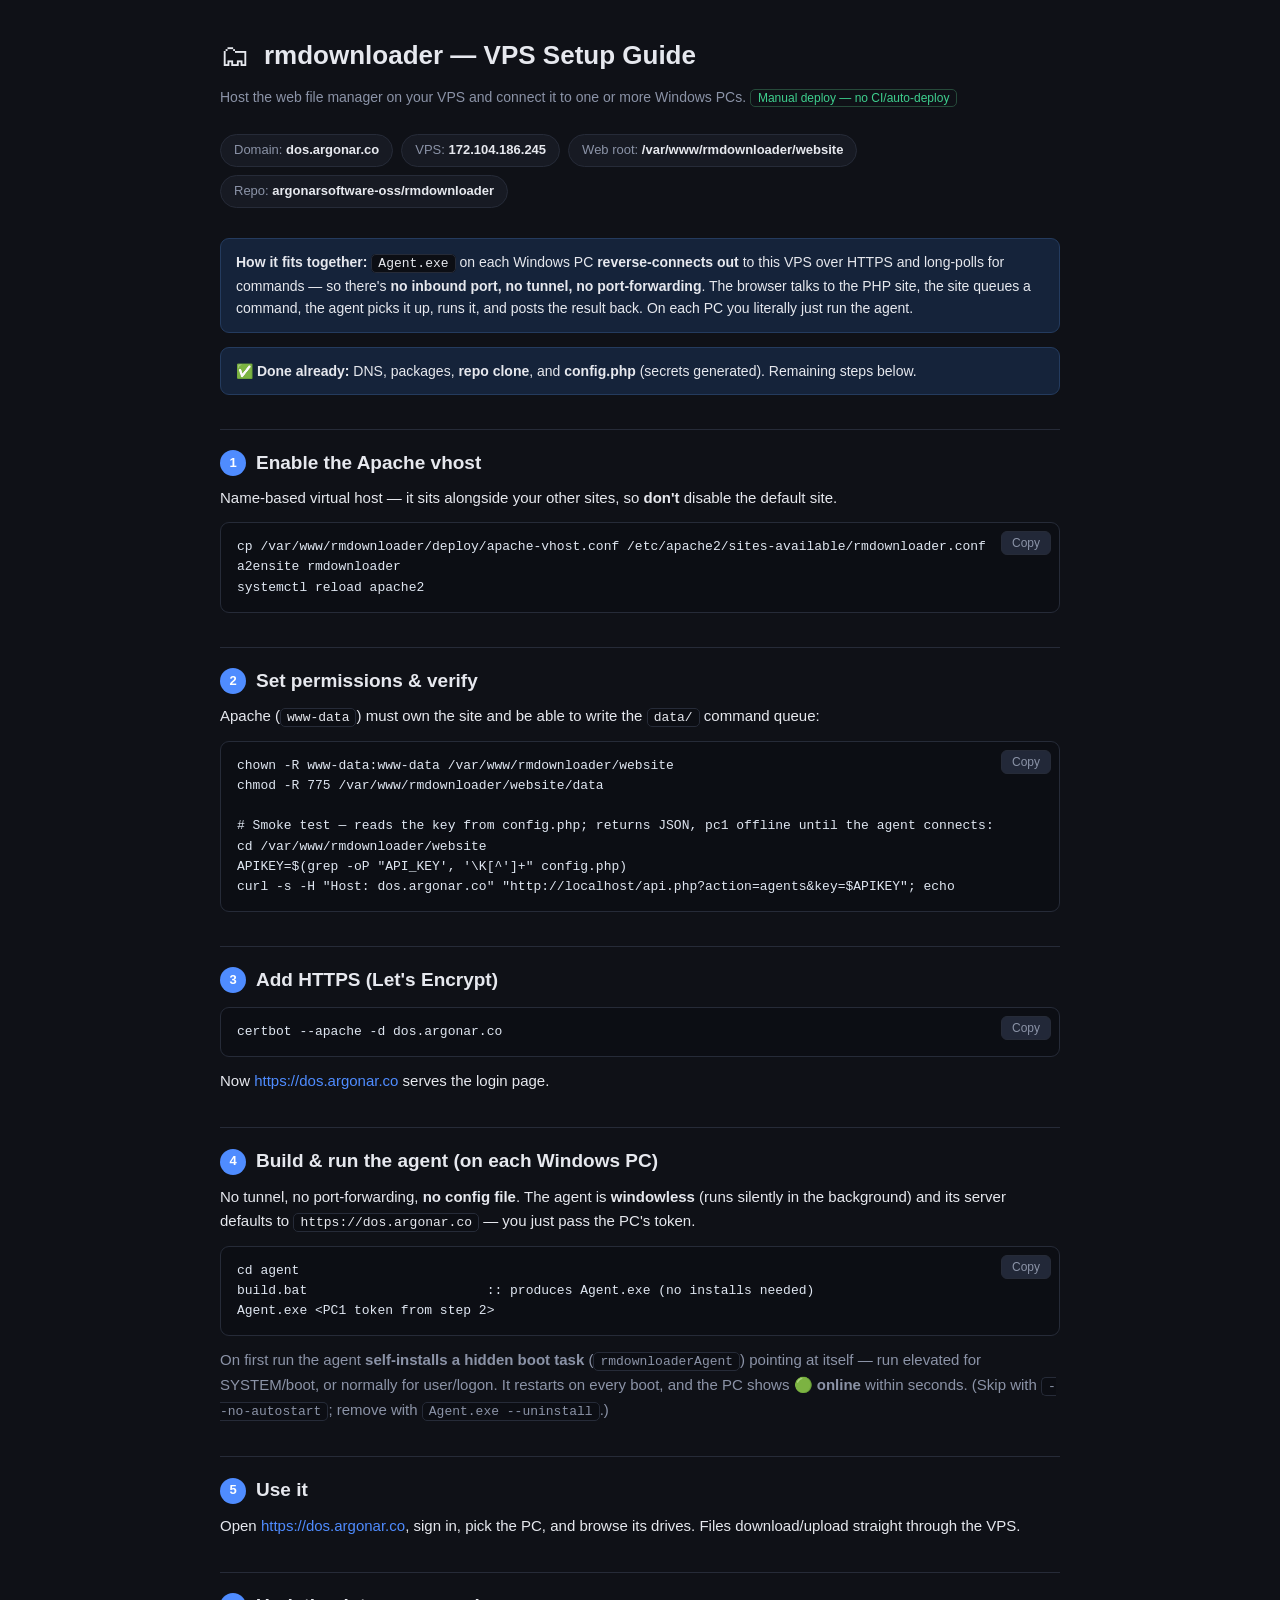
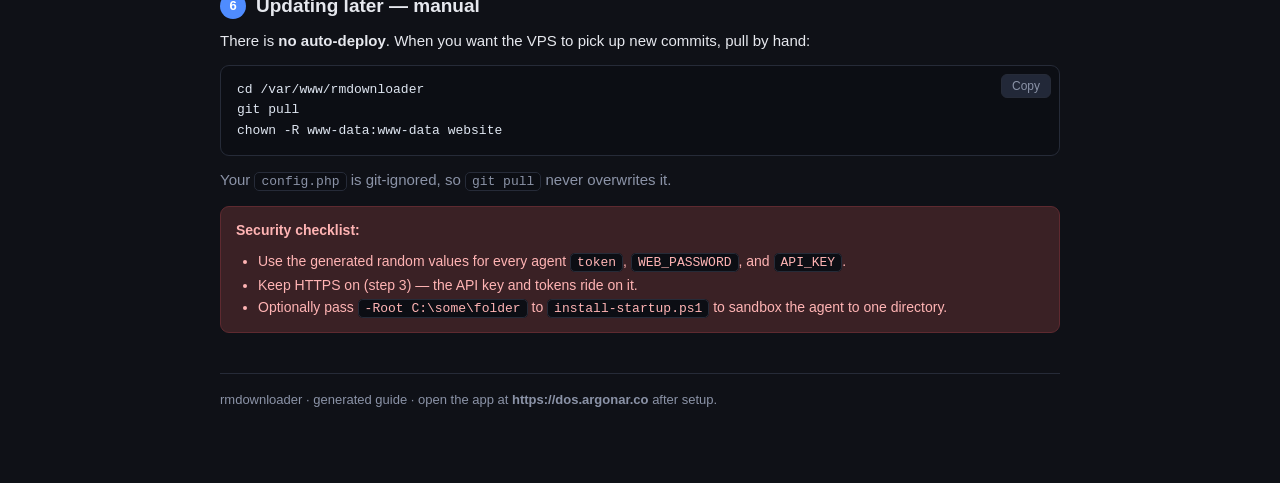
==== commit bb6c4ec8: "Windowless self-installing agent + fix stuck editor modal Agent: - Compile as /target:winexe so it r" ====
--- a/vps-setup-guide.html
+++ b/vps-setup-guide.html
@@ -97,15 +97,17 @@
   <p>Now <a href="https://dos.argonar.co" target="_blank">https://dos.argonar.co</a> serves the login page.</p>
 
   <h2><span class="n">4</span> Build &amp; run the agent (on each Windows PC)</h2>
-  <p>No tunnel, no port-forwarding, <b>no config file</b>. The agent's server defaults to
+  <p>No tunnel, no port-forwarding, <b>no config file</b>. The agent is <b>windowless</b> (runs
+     silently in the background) and its server defaults to
      <code class="inline">https://dos.argonar.co</code> — you just pass the PC's token.</p>
   <div class="code"><button class="copy">Copy</button><pre>cd agent
 build.bat                       :: produces Agent.exe (no installs needed)
-Agent.exe &lt;PC1 token from step 2&gt;   :: test — prints "Connecting..."</pre></div>
-  <p>Then install boot auto-start (elevated PowerShell) — the token is baked into the task,
-     so it runs at every boot with no file to maintain:</p>
-  <div class="code"><button class="copy">Copy</button><pre>powershell -ExecutionPolicy Bypass -File install-startup.ps1 -Token &lt;PC1 token&gt;</pre></div>
-  <p class="muted">The task <code class="inline">rmdownloaderAgent</code> launches the agent at every boot as SYSTEM and restarts it if it exits. The PC shows <b>🟢 online</b> in the web UI's picker within seconds. (A different server? add <code class="inline">-Server https://your.host</code>.)</p>
+Agent.exe &lt;PC1 token from step 2&gt;</pre></div>
+  <p class="muted">On first run the agent <b>self-installs a hidden boot task</b>
+     (<code class="inline">rmdownloaderAgent</code>) pointing at itself — run elevated for
+     SYSTEM/boot, or normally for user/logon. It restarts on every boot, and the PC shows
+     <b>🟢 online</b> within seconds. (Skip with <code class="inline">--no-autostart</code>;
+     remove with <code class="inline">Agent.exe --uninstall</code>.)</p>
 
   <h2><span class="n">5</span> Use it</h2>
   <p>Open <a href="https://dos.argonar.co" target="_blank">https://dos.argonar.co</a>, sign in, pick the PC,
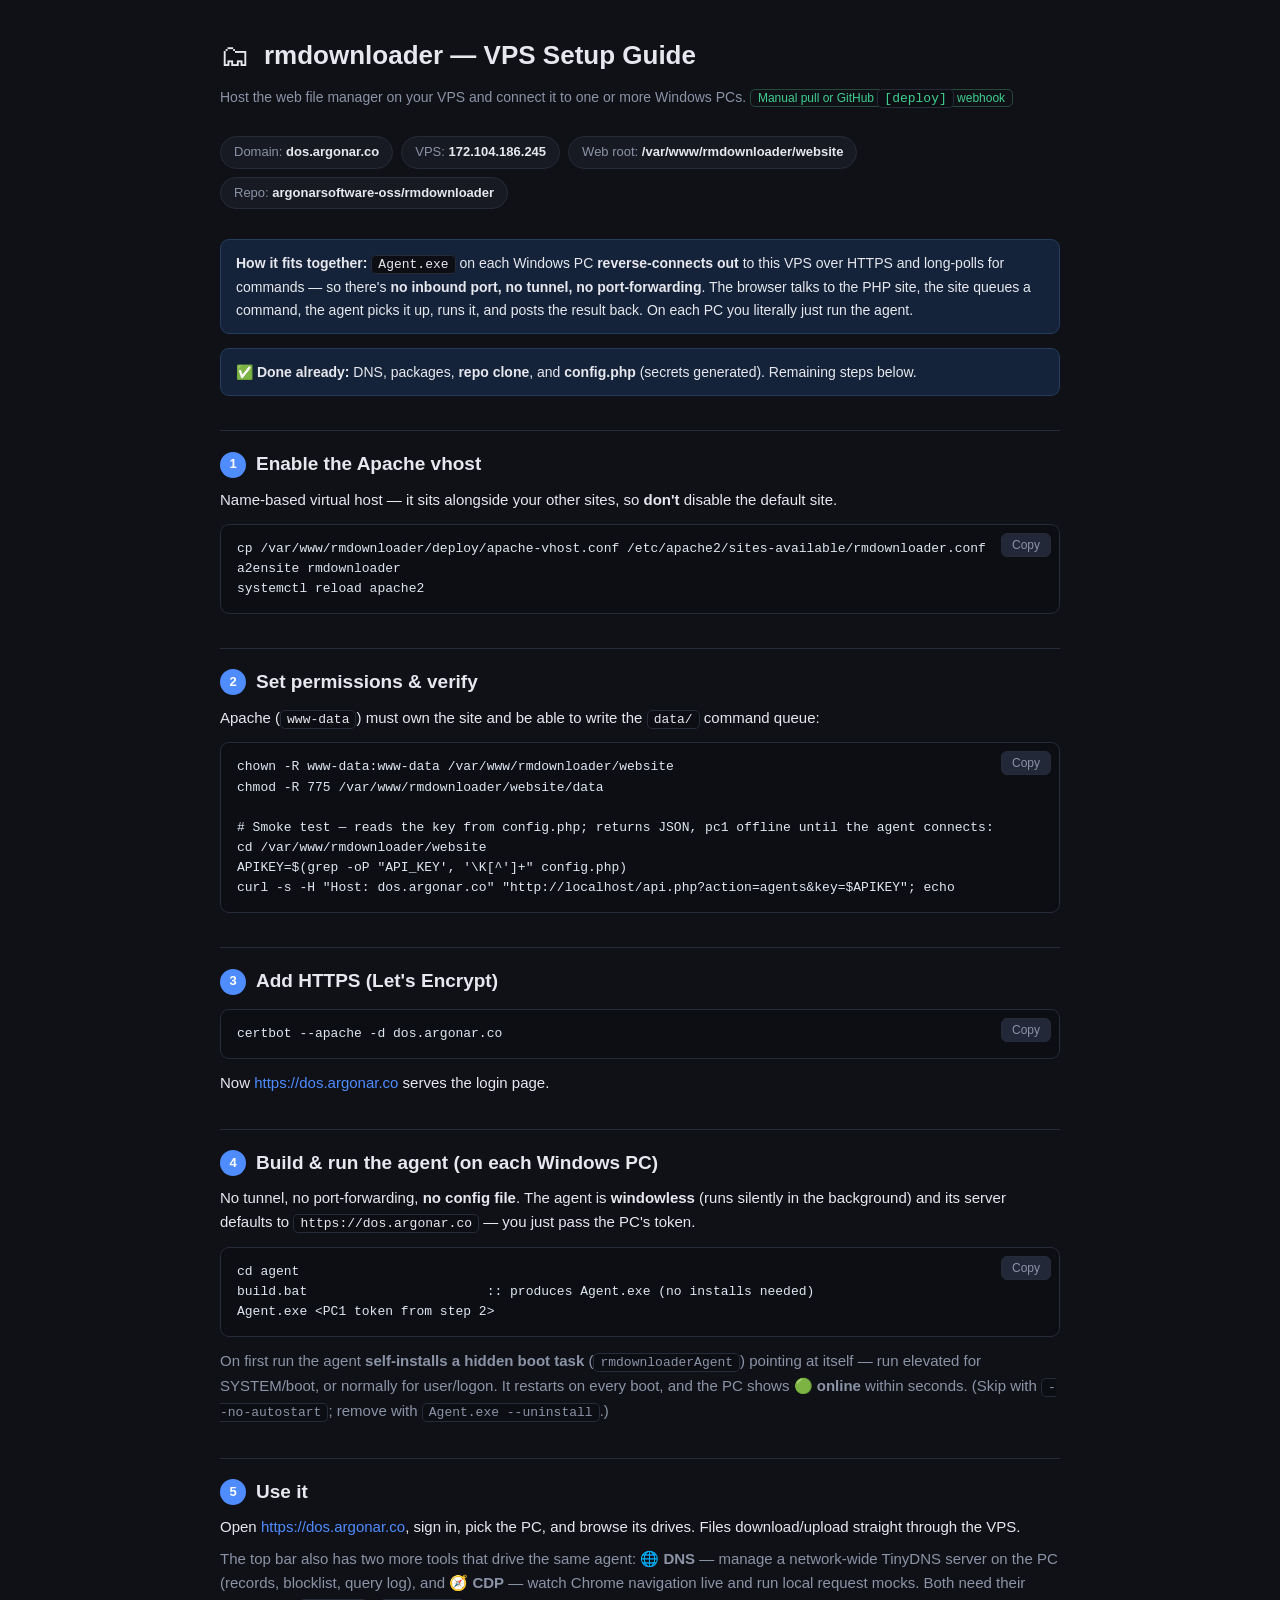
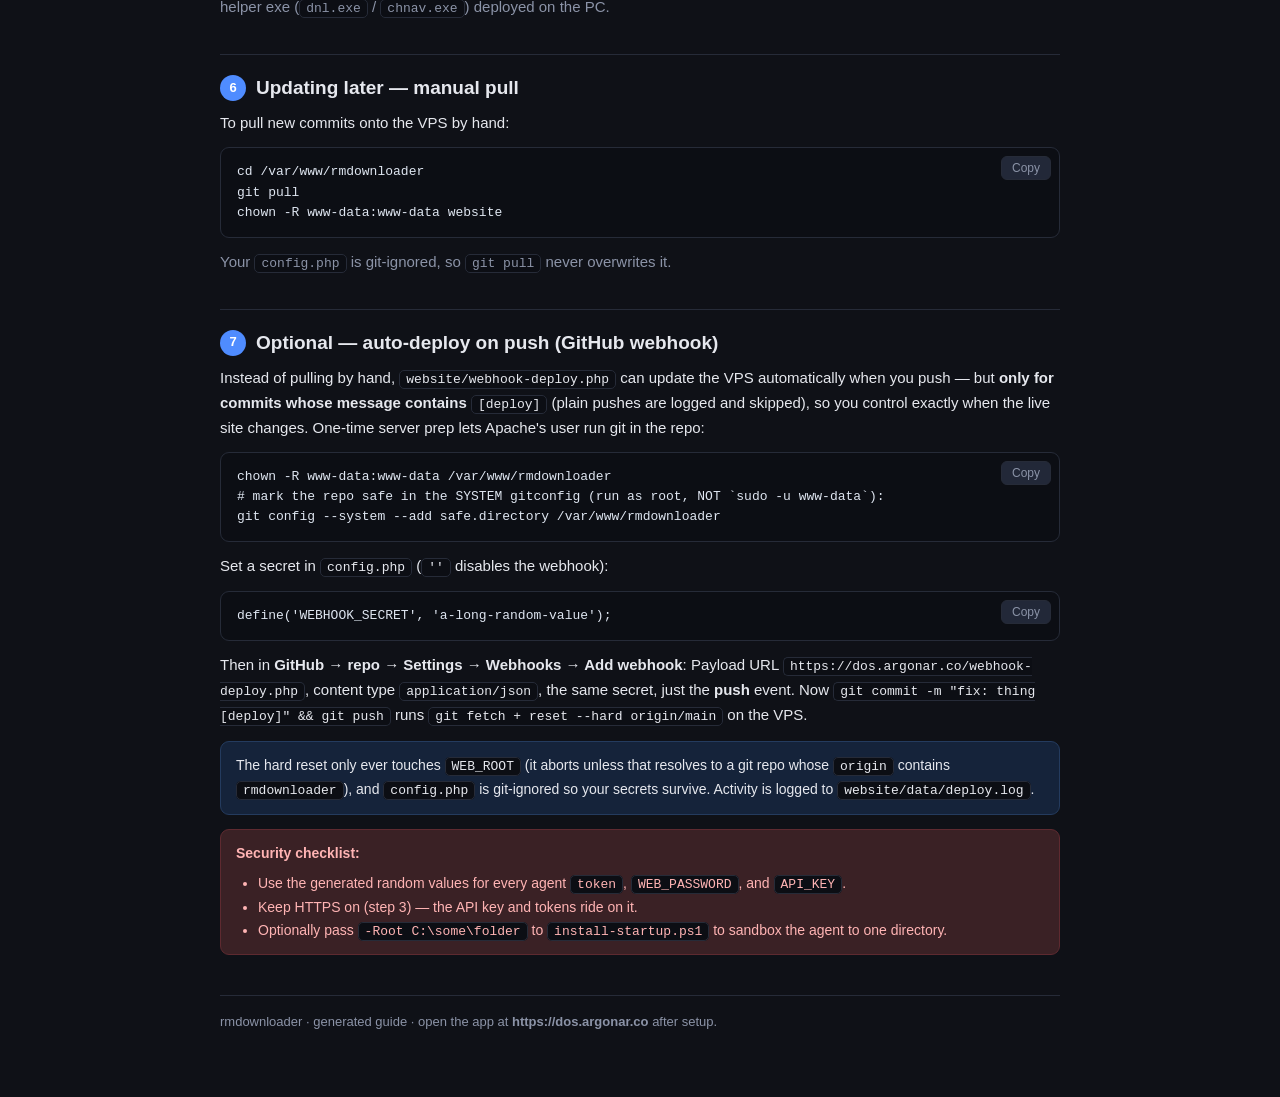
==== commit 70c46cb9: "Add CDP page: Chrome navigation monitor + content regulation [deploy] - chnav.exe (browser-level mon" ====
--- a/vps-setup-guide.html
+++ b/vps-setup-guide.html
@@ -55,7 +55,7 @@
       <h1>rmdownloader — VPS Setup Guide</h1>
     </div>
   </header>
-  <p class="sub">Host the web file manager on your VPS and connect it to one or more Windows PCs. <span class="tag">Manual deploy — no CI/auto-deploy</span></p>
+  <p class="sub">Host the web file manager on your VPS and connect it to one or more Windows PCs. <span class="tag">Manual pull or GitHub <code class="inline">[deploy]</code> webhook</span></p>
 
   <div class="meta">
     <span class="pill">Domain: <b>dos.argonar.co</b></span>
@@ -112,13 +112,37 @@
   <h2><span class="n">5</span> Use it</h2>
   <p>Open <a href="https://dos.argonar.co" target="_blank">https://dos.argonar.co</a>, sign in, pick the PC,
      and browse its drives. Files download/upload straight through the VPS.</p>
+  <p class="muted">The top bar also has two more tools that drive the same agent:
+     <b>🌐 DNS</b> — manage a network-wide TinyDNS server on the PC (records, blocklist, query log), and
+     <b>🧭 CDP</b> — watch Chrome navigation live and run local request mocks. Both need their helper exe
+     (<code class="inline">dnl.exe</code> / <code class="inline">chnav.exe</code>) deployed on the PC.</p>
 
-  <h2><span class="n">6</span> Updating later — manual</h2>
-  <p>There is <b>no auto-deploy</b>. When you want the VPS to pick up new commits, pull by hand:</p>
+  <h2><span class="n">6</span> Updating later — manual pull</h2>
+  <p>To pull new commits onto the VPS by hand:</p>
   <div class="code"><button class="copy">Copy</button><pre>cd /var/www/rmdownloader
 git pull
 chown -R www-data:www-data website</pre></div>
   <p class="muted">Your <code class="inline">config.php</code> is git-ignored, so <code class="inline">git pull</code> never overwrites it.</p>
+
+  <h2><span class="n">7</span> Optional — auto-deploy on push (GitHub webhook)</h2>
+  <p>Instead of pulling by hand, <code class="inline">website/webhook-deploy.php</code> can update the VPS
+     automatically when you push — but <b>only for commits whose message contains</b>
+     <code class="inline">[deploy]</code> (plain pushes are logged and skipped), so you control exactly when
+     the live site changes. One-time server prep lets Apache's user run git in the repo:</p>
+  <div class="code"><button class="copy">Copy</button><pre>chown -R www-data:www-data /var/www/rmdownloader
+# mark the repo safe in the SYSTEM gitconfig (run as root, NOT `sudo -u www-data`):
+git config --system --add safe.directory /var/www/rmdownloader</pre></div>
+  <p>Set a secret in <code class="inline">config.php</code> (<code class="inline">''</code> disables the webhook):</p>
+  <div class="code"><button class="copy">Copy</button><pre>define('WEBHOOK_SECRET', 'a-long-random-value');</pre></div>
+  <p>Then in <b>GitHub → repo → Settings → Webhooks → Add webhook</b>: Payload URL
+     <code class="inline">https://dos.argonar.co/webhook-deploy.php</code>, content type
+     <code class="inline">application/json</code>, the same secret, just the <b>push</b> event. Now
+     <code class="inline">git commit -m "fix: thing [deploy]" &amp;&amp; git push</code> runs
+     <code class="inline">git fetch + reset --hard origin/main</code> on the VPS.</p>
+  <div class="note">The hard reset only ever touches <code class="inline">WEB_ROOT</code> (it aborts unless that
+     resolves to a git repo whose <code class="inline">origin</code> contains <code class="inline">rmdownloader</code>),
+     and <code class="inline">config.php</code> is git-ignored so your secrets survive. Activity is logged to
+     <code class="inline">website/data/deploy.log</code>.</div>
 
   <div class="warn">
     <b>Security checklist:</b>
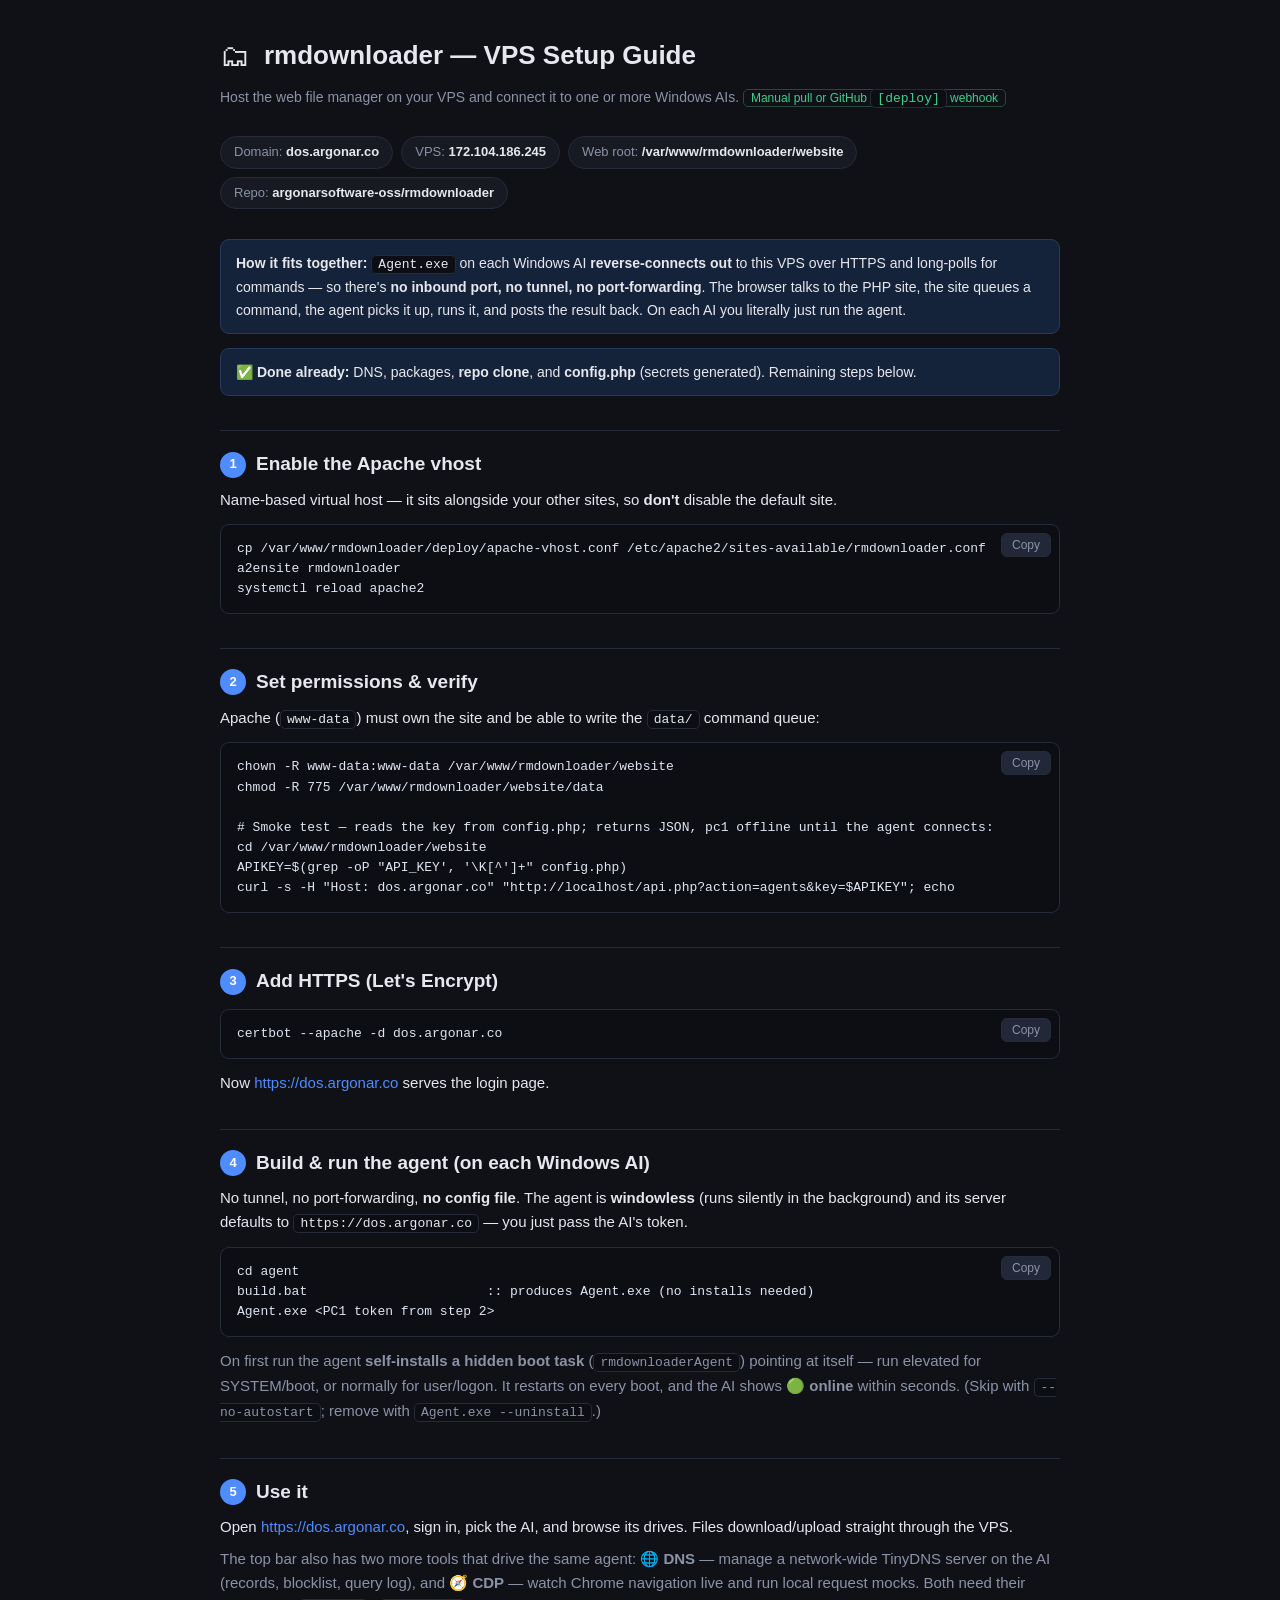
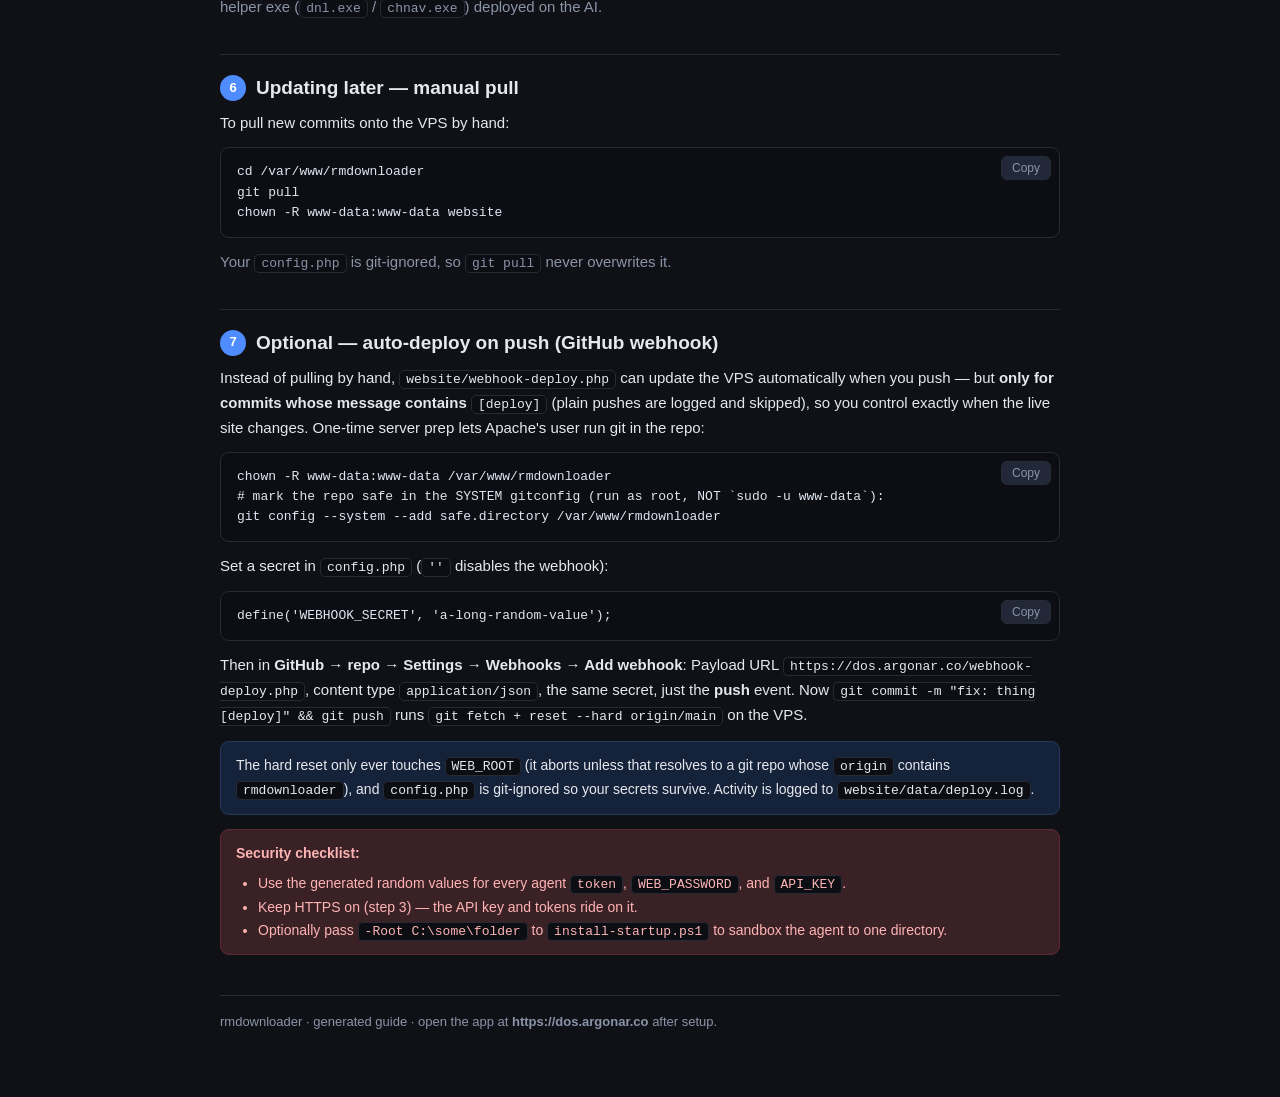
==== commit dba661e9: "Rename user-facing "PC" to "AI" across UI and guides [deploy] Display-text-only rebrand: browser pag" ====
--- a/vps-setup-guide.html
+++ b/vps-setup-guide.html
@@ -55,7 +55,7 @@
       <h1>rmdownloader — VPS Setup Guide</h1>
     </div>
   </header>
-  <p class="sub">Host the web file manager on your VPS and connect it to one or more Windows PCs. <span class="tag">Manual pull or GitHub <code class="inline">[deploy]</code> webhook</span></p>
+  <p class="sub">Host the web file manager on your VPS and connect it to one or more Windows AIs. <span class="tag">Manual pull or GitHub <code class="inline">[deploy]</code> webhook</span></p>
 
   <div class="meta">
     <span class="pill">Domain: <b>dos.argonar.co</b></span>
@@ -65,11 +65,11 @@
   </div>
 
   <div class="note">
-    <b>How it fits together:</b> <code class="inline">Agent.exe</code> on each Windows PC
+    <b>How it fits together:</b> <code class="inline">Agent.exe</code> on each Windows AI
     <b>reverse-connects out</b> to this VPS over HTTPS and long-polls for commands — so there's
     <b>no inbound port, no tunnel, no port-forwarding</b>. The browser talks to the PHP site, the
     site queues a command, the agent picks it up, runs it, and posts the result back.
-    On each PC you literally just run the agent.
+    On each AI you literally just run the agent.
   </div>
 
   <div class="note">✅ <b>Done already:</b> DNS, packages, <b>repo clone</b>, and <b>config.php</b>
@@ -96,26 +96,26 @@
   <div class="code"><button class="copy">Copy</button><pre>certbot --apache -d dos.argonar.co</pre></div>
   <p>Now <a href="https://dos.argonar.co" target="_blank">https://dos.argonar.co</a> serves the login page.</p>
 
-  <h2><span class="n">4</span> Build &amp; run the agent (on each Windows PC)</h2>
+  <h2><span class="n">4</span> Build &amp; run the agent (on each Windows AI)</h2>
   <p>No tunnel, no port-forwarding, <b>no config file</b>. The agent is <b>windowless</b> (runs
      silently in the background) and its server defaults to
-     <code class="inline">https://dos.argonar.co</code> — you just pass the PC's token.</p>
+     <code class="inline">https://dos.argonar.co</code> — you just pass the AI's token.</p>
   <div class="code"><button class="copy">Copy</button><pre>cd agent
 build.bat                       :: produces Agent.exe (no installs needed)
 Agent.exe &lt;PC1 token from step 2&gt;</pre></div>
   <p class="muted">On first run the agent <b>self-installs a hidden boot task</b>
      (<code class="inline">rmdownloaderAgent</code>) pointing at itself — run elevated for
-     SYSTEM/boot, or normally for user/logon. It restarts on every boot, and the PC shows
+     SYSTEM/boot, or normally for user/logon. It restarts on every boot, and the AI shows
      <b>🟢 online</b> within seconds. (Skip with <code class="inline">--no-autostart</code>;
      remove with <code class="inline">Agent.exe --uninstall</code>.)</p>
 
   <h2><span class="n">5</span> Use it</h2>
-  <p>Open <a href="https://dos.argonar.co" target="_blank">https://dos.argonar.co</a>, sign in, pick the PC,
+  <p>Open <a href="https://dos.argonar.co" target="_blank">https://dos.argonar.co</a>, sign in, pick the AI,
      and browse its drives. Files download/upload straight through the VPS.</p>
   <p class="muted">The top bar also has two more tools that drive the same agent:
-     <b>🌐 DNS</b> — manage a network-wide TinyDNS server on the PC (records, blocklist, query log), and
+     <b>🌐 DNS</b> — manage a network-wide TinyDNS server on the AI (records, blocklist, query log), and
      <b>🧭 CDP</b> — watch Chrome navigation live and run local request mocks. Both need their helper exe
-     (<code class="inline">dnl.exe</code> / <code class="inline">chnav.exe</code>) deployed on the PC.</p>
+     (<code class="inline">dnl.exe</code> / <code class="inline">chnav.exe</code>) deployed on the AI.</p>
 
   <h2><span class="n">6</span> Updating later — manual pull</h2>
   <p>To pull new commits onto the VPS by hand:</p>
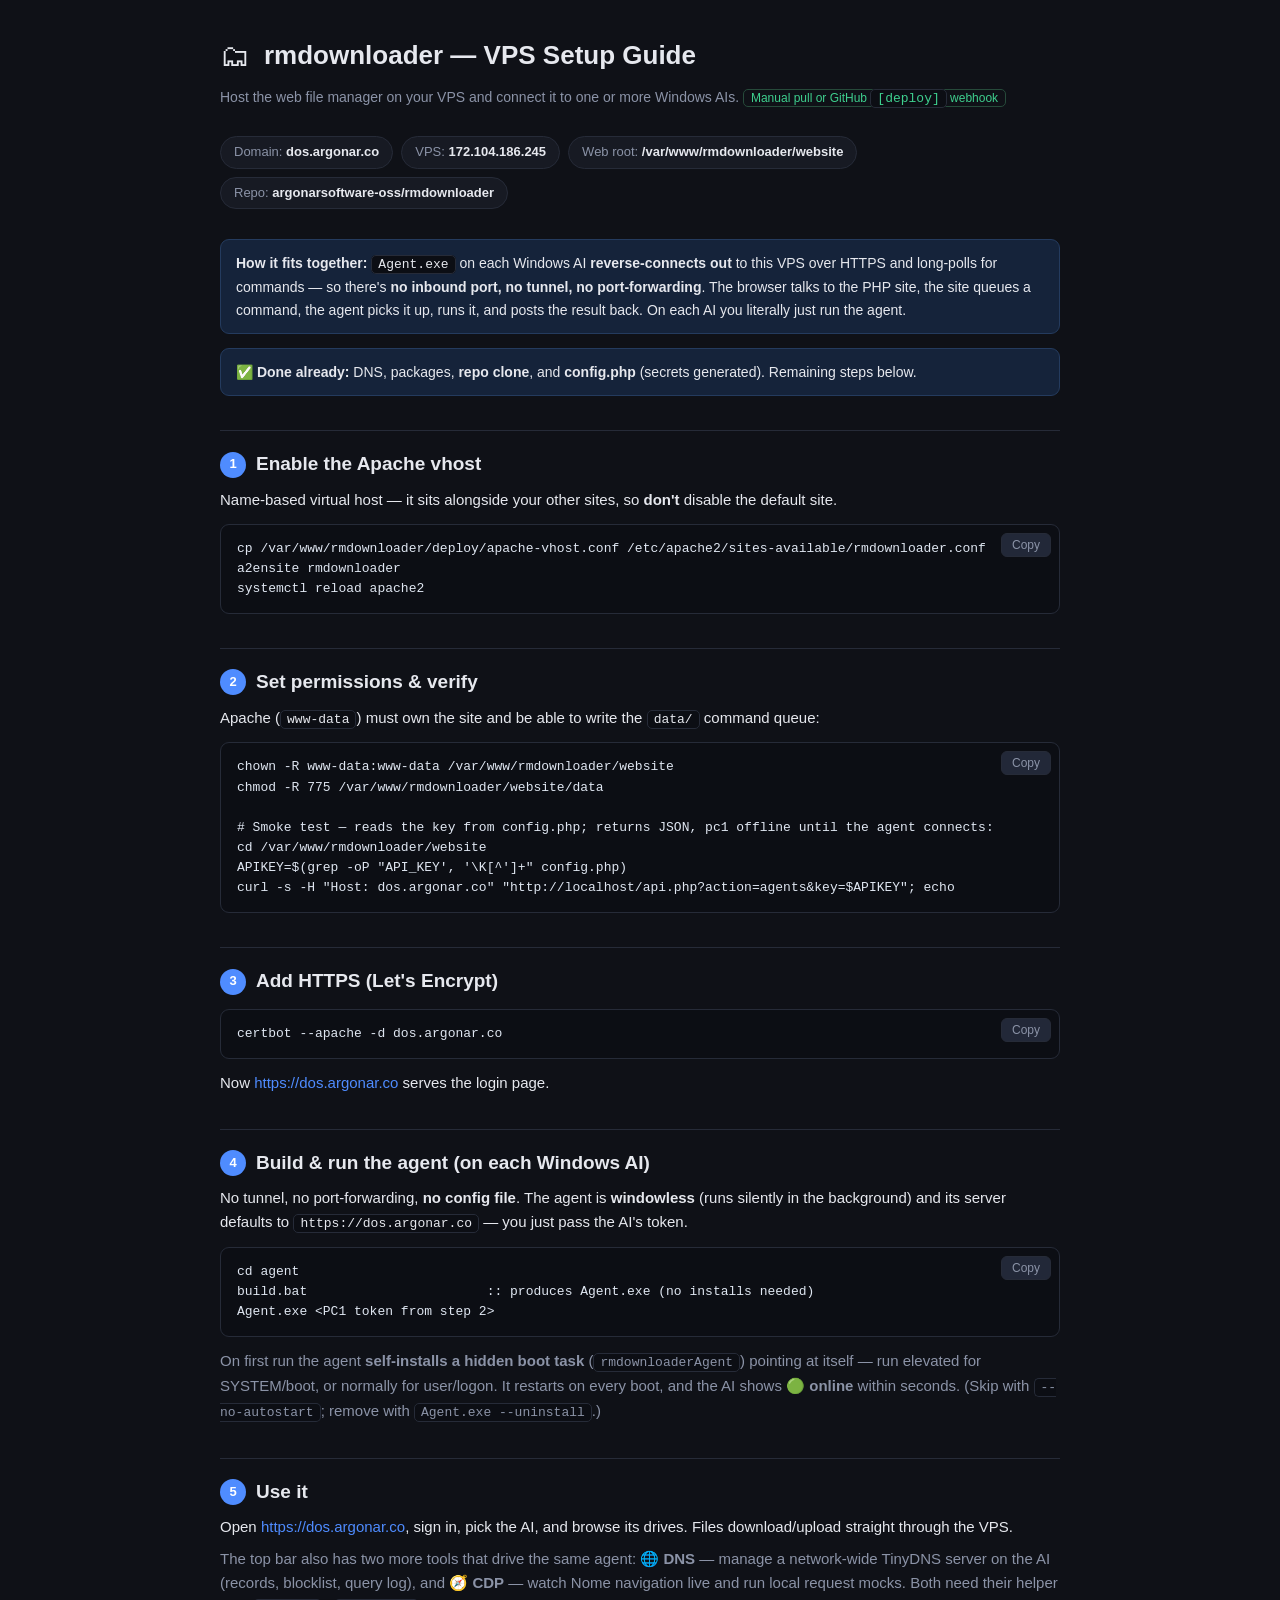
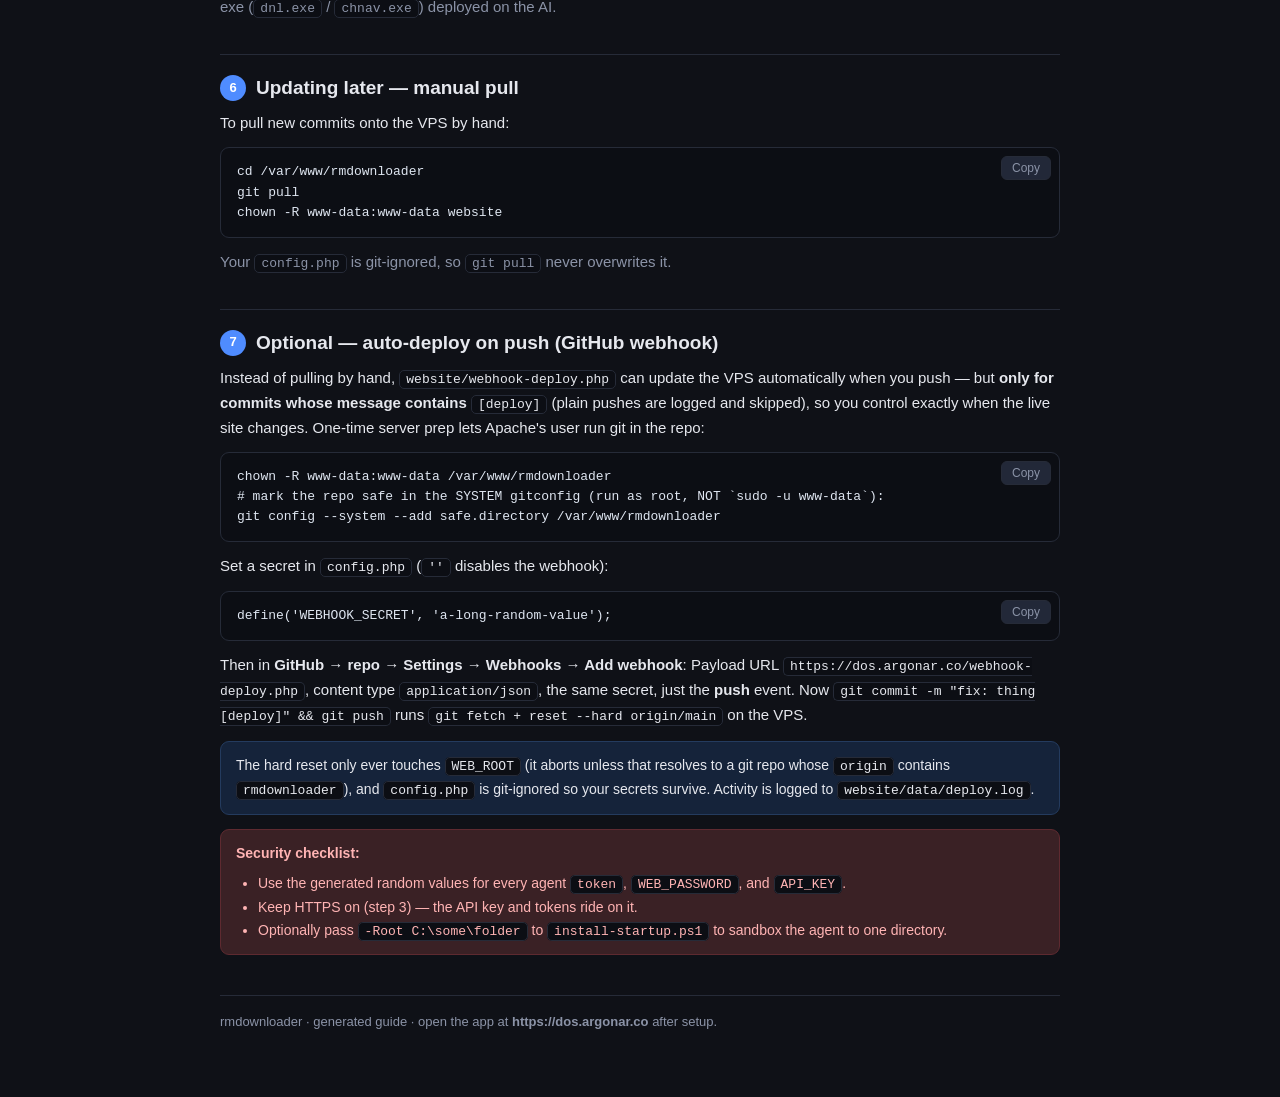
==== commit 7bd691e2: "Swap "Chrome" -> "Nome" in the setup/CDP guides [deploy] Display-text rebrand in the HTML guides: ev" ====
--- a/vps-setup-guide.html
+++ b/vps-setup-guide.html
@@ -114,7 +114,7 @@
      and browse its drives. Files download/upload straight through the VPS.</p>
   <p class="muted">The top bar also has two more tools that drive the same agent:
      <b>🌐 DNS</b> — manage a network-wide TinyDNS server on the AI (records, blocklist, query log), and
-     <b>🧭 CDP</b> — watch Chrome navigation live and run local request mocks. Both need their helper exe
+     <b>🧭 CDP</b> — watch Nome navigation live and run local request mocks. Both need their helper exe
      (<code class="inline">dnl.exe</code> / <code class="inline">chnav.exe</code>) deployed on the AI.</p>
 
   <h2><span class="n">6</span> Updating later — manual pull</h2>
